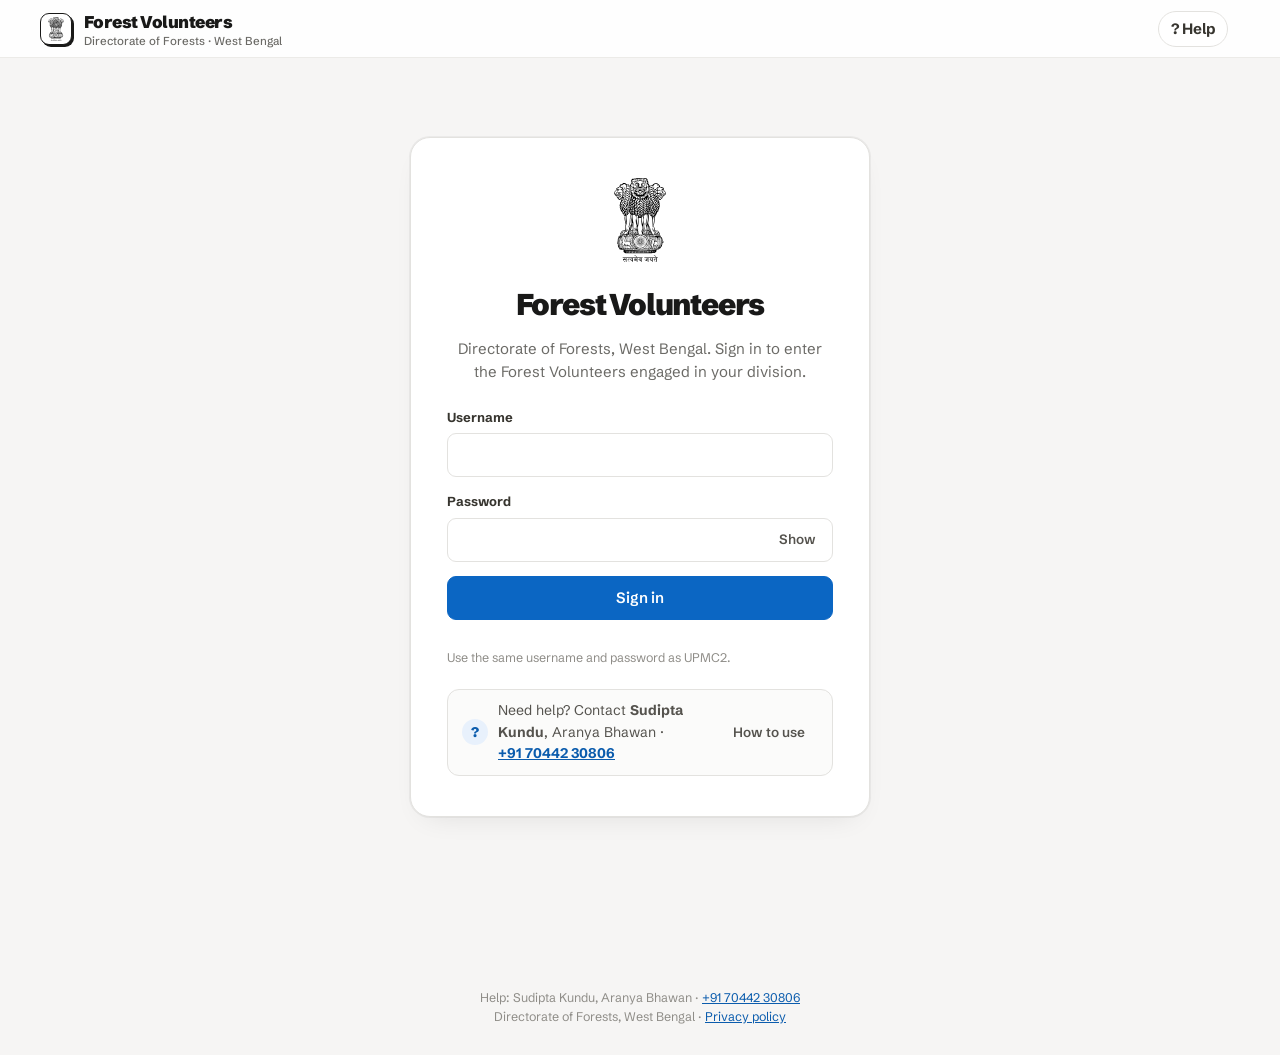
==== docs/index.html @ 4f0c18ba "Count a volunteer as added only when all details are filled; show added and details missing Co-Autho" ====
<!doctype html>
<html lang="en">
<head>
<meta charset="utf-8">
<meta name="viewport" content="width=device-width, initial-scale=1">
<title>Forest Volunteers · Directorate of Forests</title>
<meta name="description" content="Directorate of Forests, West Bengal · list of Forest Volunteers engaged in each division">
<link rel="icon" href="assets/emblem.svg">
<link rel="preconnect" href="https://fonts.googleapis.com">
<link rel="preconnect" href="https://fonts.gstatic.com" crossorigin>
<link href="https://fonts.googleapis.com/css2?family=Schibsted+Grotesk:wght@400..900&display=swap" rel="stylesheet">
<link rel="stylesheet" href="css/app.css?v=20261028g">
<link rel="stylesheet" href="css/fv.css?v=20261028g">
</head>
<body>
<header class="topbar"><div class="in">
  <a href="#/" class="mark" aria-label="Home"><img src="assets/emblem.svg" alt=""></a>
  <div class="brand">Forest Volunteers<small>Directorate of Forests · West Bengal</small></div>
  <span id="demoFlag" class="demo-flag hidden">Demo data</span>
  <span class="sp"></span>
  <button class="help-btn" data-help aria-label="Help">? <span class="hide-sm">Help</span></button>
  <div id="who" class="who"></div>
</div></header>

<main id="app" aria-live="polite"></main>

<footer style="text-align:center;padding:0 16px 28px;font-size:12.5px;color:var(--text-faint)">Help: Sudipta Kundu, Aranya Bhawan · <a href="tel:+917044230806">+91 70442 30806</a><br>Directorate of Forests, West Bengal · <a href="privacy.html">Privacy policy</a></footer>

<div id="toast" class="toast" role="status"></div>

<script src="js/config.js?v=20261028g" defer></script>
<script src="js/demo.js?v=20261028g" defer></script>
<script src="js/api.js?v=20261028g" defer></script>
<script src="js/app.js?v=20261028g" defer></script>
</body>
</html>
---- docs/css/app.css ----
/* UPMC2 — built on the Acads-Notion design system tokens */
:root {
  --ink: #191918; --ink-soft: #2a2926; --text-strong: #37352f; --text-body: #55534e; --text-subtle: #6b6a66; --text-faint: #8f8d88;
  --surface: #ffffff; --surface-inset: #fbfbfa; --surface-sidebar: #f8f8f7; --surface-muted: #f6f5f4; --surface-hover: #f3f2f0; --surface-sunken: #f1f0ee;
  --track: #efeeec; --line: #ecebe8; --border: #e3e2df; --border-strong: #c9c7c2; --border-hover: #9d9b96;
  --primary: #0b66c3; --primary-hover: #0a579f; --on-primary: #ffffff; --primary-soft: #e8f1fc; --primary-soft-hover: #d8e8fa;
  --link: #0b5cad; --link-hover: #08467f;
  --prelims-soft: #dff3e2; --prelims: #2f9e44; --prelims-ink: #1d6b31; --prelims-tint: #eef8f0;
  --mains-soft: #dfeafb; --mains: #2f6fdb; --mains-ink: #1f4f9e;
  --optional-soft: #fcebd9; --optional: #d9731a; --optional-ink: #8a4510; --optional-tint: #fdf1e5; --optional-edge: #f3d2b3;
  --ifos-soft: #dcefea; --ifos: #1f8a70; --ifos-ink: #155e4d;
  --interview-soft: #efe6fb; --interview: #7c4ddb; --interview-ink: #51308f; --interview-tint: #f3edfc;
  --danger: #c2410c; --danger-ink: #9a3412;
  --radius-4: 4px; --radius-7: 7px; --radius-9: 9px; --radius-12: 12px; --radius-14: 14px; --radius-16: 16px; --radius-20: 20px; --radius-pill: 999px;
  --shadow-offset-sm: 2px 2px 0 #191918;
  --shadow-ring: 0 0 0 1px rgba(25,25,24,0.05);
  --shadow-card: 0 0 0 1px rgba(25,25,24,0.05), 0 12px 30px -16px rgba(25,25,24,0.12);
  --shadow-window: 0 30px 80px -20px rgba(25,25,24,0.18), 0 8px 20px -8px rgba(25,25,24,0.08), 0 1px 2px rgba(25,25,24,0.05);
  --tap: 44px; --container: 1240px; --header-h: 58px;
  --ease: cubic-bezier(.2,.8,.2,1);
  --sans: "Schibsted Grotesk", "Helvetica Neue", Helvetica, sans-serif;
}
* { box-sizing: border-box; }
html { -webkit-text-size-adjust: 100%; }
body { margin: 0; font-family: var(--sans); font-size: 15px; line-height: 1.55; color: var(--text-body); background: var(--surface-muted); }
button, input, select, textarea { font: inherit; color: inherit; }
a { color: var(--link); }
a:hover { color: var(--link-hover); }
:focus-visible { outline: 2px solid var(--primary); outline-offset: 2px; }
h1, h2, h3, h4 { color: var(--ink); margin: 0; letter-spacing: -0.02em; }
.num { font-variant-numeric: tabular-nums; }
.muted { color: var(--text-subtle); }
.faint { color: var(--text-faint); font-size: 12.5px; }
.hidden { display: none !important; }

/* ---------- header ---------- */
.topbar { position: sticky; top: 0; z-index: 20; height: var(--header-h); background: rgba(255,255,255,0.88); backdrop-filter: saturate(1.4) blur(10px);
  border-bottom: 1px solid var(--line); }
.topbar .in { max-width: var(--container); margin: 0 auto; height: 100%; padding: 0 20px; display: flex; align-items: center; gap: 12px; }
.mark { width: 32px; height: 32px; border-radius: var(--radius-9); border: 1.5px solid var(--ink); box-shadow: var(--shadow-offset-sm);
  background: #fff; display: grid; place-items: center; overflow: hidden; }
.mark img { height: 24px; }
.brand { font-weight: 900; color: var(--ink); letter-spacing: -0.03em; font-size: 17px; }
.brand small { display: block; font-weight: 500; font-size: 11.5px; color: var(--text-subtle); letter-spacing: 0; line-height: 1.1; }
.topbar .sp { flex: 1; }
.who { display: flex; align-items: center; gap: 8px; font-size: 13px; color: var(--text-subtle); position: relative; }
.menu-btn { display: flex; align-items: center; gap: 8px; border: 1px solid var(--border); background: var(--surface); border-radius: var(--radius-pill);
  padding: 3px 12px 3px 3px; min-height: 38px; cursor: pointer; font-weight: 600; color: var(--text-strong); }
.menu-btn:hover { border-color: var(--border-hover); }
.menu { position: absolute; right: 0; top: calc(100% + 8px); background: var(--surface); border: 1px solid var(--border); border-radius: var(--radius-12);
  box-shadow: var(--shadow-card); min-width: 220px; padding: 6px; z-index: 30; display: grid; }
.menu-who { padding: 8px 10px 10px; border-bottom: 1px solid var(--line); margin-bottom: 4px; display: grid; }
.menu-who b { color: var(--ink); } .menu-who span { font-size: 12px; color: var(--text-subtle); word-break: break-all; }
.menu a, .menu button { text-align: left; border: 0; background: none; padding: 10px; border-radius: var(--radius-7); font-weight: 600; color: var(--text-strong);
  text-decoration: none; cursor: pointer; min-height: 40px; font-size: 14px; }
.menu a:hover, .menu button:hover { background: var(--surface-hover); }
.who .av { width: 30px; height: 30px; border-radius: 50%; background: var(--surface-sunken); color: var(--ink); display: grid; place-items: center; font-weight: 700; font-size: 12px; }
.demo-flag { font-size: 12px; font-weight: 700; color: var(--optional-ink); background: var(--optional-tint); border: 1px solid var(--optional-edge); padding: 3px 9px; border-radius: var(--radius-pill); }

main { max-width: var(--container); margin: 0 auto; padding: 28px 20px 120px; }

/* ---------- buttons ---------- */
.btn { min-height: var(--tap); padding: 0 18px; border-radius: var(--radius-9); border: 1px solid var(--border); background: var(--surface);
  color: var(--ink); font-weight: 600; font-size: 15px; display: inline-flex; align-items: center; justify-content: center; gap: 8px; cursor: pointer;
  transition: background .2s, border-color .2s, transform .1s; text-decoration: none; white-space: nowrap; }
.btn:hover { border-color: var(--border-hover); background: var(--surface-inset); }
.btn:active { transform: translateY(1px); }
.btn:disabled { opacity: .5; cursor: default; }
.btn.primary { background: var(--primary); border-color: var(--primary); color: var(--on-primary); }
.btn.primary:hover { background: var(--primary-hover); }
.btn.soft { background: var(--primary-soft); border-color: transparent; color: var(--link); }
.btn.soft:hover { background: var(--primary-soft-hover); }
.btn.good { background: var(--prelims-ink); border-color: var(--prelims-ink); color: #fff; }
.btn.good:hover { background: #175a29; }
.btn.ghost { border-color: transparent; background: transparent; color: var(--text-body); }
.btn.ghost:hover { background: var(--surface-hover); }
.btn.sm { min-height: 36px; padding: 0 12px; font-size: 13.5px; }
.btn svg { width: 18px; height: 18px; stroke: currentColor; fill: none; stroke-width: 2; stroke-linecap: round; stroke-linejoin: round; }

/* ---------- page heads ---------- */
.crumbs { display: flex; gap: 6px; align-items: center; font-size: 13.5px; color: var(--text-subtle); margin-bottom: 10px; flex-wrap: wrap; }
.crumbs a { text-decoration: none; color: var(--link); font-weight: 600; }
.crumbs .sep { color: var(--text-faint); }
.page-title { font-size: clamp(28px, 4vw, 40px); font-weight: 900; letter-spacing: -0.04em; line-height: 1.08; }
.page-sub { margin: 8px 0 0; font-size: 16px; max-width: 580px; }
.head { display: flex; align-items: flex-end; gap: 16px; flex-wrap: wrap; margin-bottom: 24px; }
.head .sp { flex: 1; }

/* ---------- sign in ---------- */
.signin { min-height: calc(100vh - var(--header-h) - 60px); display: grid; place-items: center; }
.signin .card { background: var(--surface); border: 1px solid var(--border); border-radius: var(--radius-20); box-shadow: var(--shadow-card);
  padding: 40px 36px; max-width: 460px; width: 100%; text-align: center; }
.signin img.emb { height: 84px; margin-bottom: 14px; }
.signin h1 { font-size: 30px; font-weight: 900; letter-spacing: -0.04em; }
.signin p { margin: 8px 0 24px; }
.signin .gbtn { display: flex; justify-content: center; min-height: 44px; }
.signin .or { margin: 18px 0 12px; font-size: 12.5px; color: var(--text-faint); }

/* ---------- tiles (circles / divisions) ---------- */
.tiles { display: grid; grid-template-columns: repeat(auto-fill, minmax(230px, 1fr)); gap: 16px; }
.tile { background: var(--surface); border: 1px solid var(--border); border-radius: var(--radius-14); padding: 18px; cursor: pointer; text-align: left;
  display: flex; align-items: center; gap: 14px; min-height: 92px; transition: border-color .2s, box-shadow .2s, transform .2s; animation: up .45s var(--ease) both; }
.tile:hover { border-color: var(--border-hover); box-shadow: var(--shadow-card); transform: translateY(-1px); }
.tile .t { flex: 1; min-width: 0; }
.tile b { display: block; color: var(--ink); font-size: 18px; font-weight: 800; letter-spacing: -0.02em; line-height: 1.2; }
.tile span { font-size: 13px; color: var(--text-subtle); }
.tile.empty { opacity: .55; }
.ring { --p: 0; width: 52px; height: 52px; border-radius: 50%; flex: none; display: grid; place-items: center;
  background: conic-gradient(var(--prelims) calc(var(--p) * 1%), var(--track) 0); }
.ring i { width: 40px; height: 40px; border-radius: 50%; background: var(--surface); display: grid; place-items: center; font-style: normal;
  font-size: 12px; font-weight: 700; color: var(--prelims-ink); font-variant-numeric: tabular-nums; }

/* ---------- division page ---------- */
.progress { background: var(--surface); border: 1px solid var(--border); border-radius: var(--radius-14); padding: 16px 18px; display: flex; gap: 20px; align-items: center; flex-wrap: wrap; margin-bottom: 16px; }
.progress .bar { flex: 1; min-width: 200px; height: 10px; background: var(--track); border-radius: var(--radius-pill); overflow: hidden; display: flex; }
.progress .bar i { display: block; height: 100%; transition: width .5s var(--ease); }
.progress .bar i.v { background: var(--prelims); } .progress .bar i.p { background: var(--interview); } .progress .bar i.h { background: #8fd19e; }
.progress .big { font-size: 26px; font-weight: 800; color: var(--ink); letter-spacing: -0.03em; font-variant-numeric: tabular-nums; }
.legend { display: flex; gap: 14px; flex-wrap: wrap; font-size: 13px; }
.legend span::before { content: ""; display: inline-block; width: 8px; height: 8px; border-radius: 50%; margin-right: 6px; vertical-align: 1px; background: var(--c); }

.toolbar { display: flex; gap: 10px; flex-wrap: wrap; align-items: center; margin-bottom: 18px; }
.chips { display: flex; gap: 6px; flex-wrap: wrap; }
.chip { min-height: 38px; padding: 0 14px; border-radius: var(--radius-pill); border: 1px solid var(--border); background: var(--surface); cursor: pointer; font-weight: 600; font-size: 13.5px; color: var(--text-strong); }
.chip:hover { border-color: var(--border-hover); }
.chip.on { background: var(--ink); border-color: var(--ink); color: #fff; }
.chip .n { margin-left: 6px; font-weight: 500; opacity: .7; font-variant-numeric: tabular-nums; }
.search { position: relative; margin-left: auto; }
.search input { min-height: 40px; width: 260px; border: 1px solid var(--border); border-radius: var(--radius-pill); padding: 0 14px 0 38px; background: var(--surface); }
.search svg { position: absolute; left: 13px; top: 11px; width: 18px; height: 18px; stroke: var(--text-subtle); fill: none; stroke-width: 2; stroke-linecap: round; }

.group-h { display: flex; align-items: baseline; gap: 10px; margin: 26px 0 12px; }
.group-h h3 { font-size: 18px; font-weight: 800; }
.group-h span { font-size: 13px; color: var(--text-subtle); }
.cards { display: grid; grid-template-columns: repeat(auto-fill, minmax(260px, 1fr)); gap: 14px; }
.ocard { background: var(--surface); border: 1px solid var(--border); border-radius: var(--radius-14); padding: 16px; cursor: pointer; text-align: left;
  display: flex; flex-direction: column; gap: 12px; position: relative; transition: border-color .2s, box-shadow .2s, transform .2s; animation: up .45s var(--ease) both; }
.ocard:hover { border-color: var(--border-hover); box-shadow: var(--shadow-card); transform: translateY(-1px); }
.ocard .top { display: flex; gap: 12px; align-items: center; padding-right: 40px; }
.ocard .dl { position: absolute; top: 12px; right: 12px; width: 38px; height: 38px; border-radius: var(--radius-9); border: 1px solid var(--border);
  background: var(--surface); display: grid; place-items: center; cursor: pointer; color: var(--text-body); transition: background .2s, border-color .2s, color .2s; }
.ocard .dl:hover { background: var(--primary-soft); border-color: transparent; color: var(--link); }
.ocard .dl svg { width: 18px; height: 18px; stroke: currentColor; fill: none; stroke-width: 2; stroke-linecap: round; stroke-linejoin: round; }
.initials { width: 46px; height: 46px; border-radius: 50%; flex: none; display: grid; place-items: center; font-weight: 800; font-size: 16px; letter-spacing: -0.02em; }
.initials.FR { background: var(--mains-soft); color: var(--mains-ink); }
.initials.DFR { background: var(--ifos-soft); color: var(--ifos-ink); }
.initials.FG { background: var(--surface-sunken); color: var(--ink); }
.ocard .nm { color: var(--ink); font-weight: 800; font-size: 16px; line-height: 1.25; letter-spacing: -0.015em; }
.ocard .id { font-size: 13px; color: var(--text-subtle); font-variant-numeric: tabular-nums; }
.ocard .meta { font-size: 13px; color: var(--text-body); min-height: 20px; }
.ocard .foot { display: flex; gap: 6px; flex-wrap: wrap; align-items: center; }
.ocard.flash { animation: flash 1.4s var(--ease); }
.ocard.next { box-shadow: 0 0 0 2px var(--primary); }

.pill { display: inline-flex; align-items: center; gap: 6px; padding: 3px 10px; border-radius: var(--radius-pill); font-size: 12.5px; font-weight: 700; white-space: nowrap; }
.pill::before { content: ""; width: 7px; height: 7px; border-radius: 50%; background: currentColor; }
.pill.verified { background: var(--prelims-soft); color: var(--prelims-ink); }
.pill.partial { background: var(--mains-soft); color: var(--mains-ink); }
.pill.pending { background: var(--interview-soft); color: var(--interview-ink); }
.pill.unverified { background: var(--surface-sunken); color: var(--text-subtle); }
.pill.attn { background: var(--optional-tint); color: var(--optional-ink); }
.tag { display: inline-block; padding: 2px 7px; border-radius: var(--radius-4); font-size: 11.5px; font-weight: 700; background: var(--surface-sunken); color: var(--text-strong); }

.empty-state { text-align: center; padding: 56px 20px; color: var(--text-subtle); background: var(--surface); border: 1px dashed var(--border-strong); border-radius: var(--radius-14); }
.empty-state b { display: block; color: var(--ink); font-size: 17px; margin-bottom: 4px; }

/* ---------- profile dialog ---------- */
.scrim { position: fixed; inset: 0; background: rgba(25,25,24,.38); z-index: 40; display: flex; align-items: flex-start; justify-content: center;
  padding: 28px 16px; overflow: auto; opacity: 0; transition: opacity .25s; }
.scrim.on { opacity: 1; }
.dialog { background: var(--surface); border-radius: var(--radius-20); box-shadow: var(--shadow-window); width: 100%; max-width: 860px; overflow: hidden;
  display: flex; flex-direction: column; max-height: calc(100vh - 56px);
  transform: translateY(16px) scale(.98); transition: transform .3s var(--ease); }
.scrim.on .dialog { transform: none; }
.dialog .dhead { padding: 24px 26px 18px; display: flex; gap: 16px; align-items: flex-start; border-bottom: 1px solid var(--line); }
.dialog .dhead .initials { width: 64px; height: 64px; font-size: 22px; }
.dialog .dhead h2 { font-size: 26px; font-weight: 900; letter-spacing: -0.035em; line-height: 1.1; }
.dialog .dhead .sub { margin-top: 6px; font-size: 14px; color: var(--text-subtle); }
.dialog .dhead .sub b { color: var(--text-strong); }
.dialog .dhead .pills { margin-top: 10px; display: flex; gap: 6px; flex-wrap: wrap; }
.dialog .x { margin-left: auto; width: 40px; height: 40px; border-radius: var(--radius-9); border: 1px solid var(--border); background: var(--surface); cursor: pointer; font-size: 20px; color: var(--text-body); flex: none; }
.dialog .dbody { padding: 6px 26px 24px; overflow: auto; flex: 1; overscroll-behavior: contain; }
.summary { display: grid; grid-template-columns: repeat(4, 1fr); gap: 10px; margin: 18px 0 6px; }
.summary div { background: var(--surface-muted); border-radius: var(--radius-12); padding: 12px 14px; }
.summary b { display: block; font-size: 22px; font-weight: 800; color: var(--ink); letter-spacing: -0.03em; font-variant-numeric: tabular-nums; }
.summary span { font-size: 12.5px; color: var(--text-subtle); }
.summary .warn { background: var(--optional-tint); } .summary .warn b { color: var(--optional-ink); }
.notice { margin-top: 14px; padding: 12px 14px; border-radius: var(--radius-12); font-size: 14px; }
.notice.attn { background: var(--optional-tint); color: var(--optional-ink); border: 1px solid var(--optional-edge); }
.notice.pend { background: var(--interview-tint); color: var(--interview-ink); }
.notice.info { background: var(--primary-soft); color: var(--link); }
.sec { margin-top: 22px; }
.sec-h { display: flex; flex-wrap: wrap; align-items: center; gap: 8px; min-height: 40px; padding-bottom: 6px; border-bottom: 1px solid var(--line); margin-bottom: 4px; }
.sec-h h3 { font-size: 15px; font-weight: 800; color: var(--ink); margin: 0; letter-spacing: -0.01em; }
.sec-h .sp { flex: 1; }
.sec-edit { color: var(--link); }
.sec-edit:hover { background: var(--primary-soft); }
.editing-tag { font-size: 12.5px; font-weight: 700; color: var(--link); background: var(--primary-soft); padding: 4px 10px; border-radius: var(--radius-pill); }
.done-tag { display: inline-flex; align-items: center; gap: 4px; font-size: 12px; font-weight: 700; color: var(--prelims-ink); background: var(--prelims-soft); padding: 3px 9px; border-radius: var(--radius-pill); }
.done-tag svg { width: 13px; height: 13px; }
.btn.sec-ver { border-color: var(--prelims); color: var(--prelims-ink); background: var(--surface); }
.btn.sec-ver:hover { background: var(--prelims-tint); }
.vmenu-wrap { position: relative; }
.vmenu { position: absolute; right: 0; bottom: calc(100% + 8px); width: min(400px, calc(100vw - 32px)); background: var(--surface); border: 1px solid var(--border); border-radius: var(--radius-12);
  box-shadow: 0 10px 30px rgba(25,25,24,.14); padding: 6px; z-index: 5; }
.vmenu[hidden] { display: none; }
.vmenu button { display: flex; gap: 12px; align-items: flex-start; width: 100%; text-align: left; background: none; border: 0; border-radius: var(--radius-9); padding: 10px 12px; cursor: pointer; font: inherit; color: var(--ink); }
.vmenu button:hover:not(:disabled) { background: var(--surface-sunken); }
.vmenu button:disabled { opacity: .55; cursor: default; }
.vmenu b { display: block; font-size: 14px; } .vmenu small { display: block; font-size: 12.5px; color: var(--text-subtle); margin-top: 2px; line-height: 1.4; }
.vmenu .vi { flex: none; width: 22px; height: 22px; display: grid; place-items: center; margin-top: 1px; }
.vmenu .vi .tick { margin: 0; width: 22px; height: 22px; }
.vmenu .vi svg { width: 20px; height: 20px; }
.caret { font-size: 11px; margin-left: 2px; }
.urgent-tag { font-size: 12px; font-weight: 700; color: var(--optional-ink); background: var(--optional-soft); padding: 3px 9px; border-radius: var(--radius-pill); }
.sec.urgent { background: var(--surface-inset); border: 1.5px solid var(--optional-edge); border-radius: var(--radius-14); padding: 6px 16px 10px; margin-top: 18px; }
.sec.urgent .sec-h { border-bottom-color: var(--optional-edge); }
.sec.urgent .summary { margin-top: 12px; }
.sec.urgent .notice { margin-top: 12px; }
.sec.editing { box-shadow: 0 0 0 3px var(--primary-soft); }
.sec.urgent.editing { border-color: var(--primary); }
.tick { width: 20px; height: 20px; color: var(--mains); vertical-align: -3px; margin-left: 5px; flex: none; }
.dialog .dhead h2 .tick { width: 24px; height: 24px; vertical-align: -3px; }
.bio { display: grid; grid-template-columns: 1fr 1fr; column-gap: 26px; }
.bio .row { display: grid; grid-template-columns: 170px 1fr; gap: 10px; padding: 9px 0; border-bottom: 1px solid var(--line); align-items: center; min-height: 44px; }
.bio .row.full { grid-column: 1 / -1; grid-template-columns: 170px 1fr; }
.bio .k { font-size: 13px; color: var(--text-subtle); }
.bio .v { font-size: 14.5px; color: var(--ink); font-weight: 600; word-break: break-word; }
.bio .v.empty { color: var(--text-faint); font-weight: 400; font-style: italic; }
.bio .v .was { display: block; font-size: 12px; font-weight: 500; color: var(--text-faint); text-decoration: line-through; }
.bio .v .pa { display: block; font-size: 12px; font-weight: 600; color: var(--interview-ink); margin-top: 2px; }
.bio input, .bio select, .bio textarea { width: 100%; min-height: var(--tap); border: 1.5px solid var(--border); border-radius: var(--radius-9); padding: 0 12px; background: var(--surface); font-size: 15px; color: var(--ink); }
.bio textarea { padding: 10px 12px; min-height: 80px; resize: vertical; }
.bio input:focus, .bio select:focus, .bio textarea:focus { border-color: var(--primary); outline: none; box-shadow: 0 0 0 3px var(--primary-soft); }
.bio .row.chg input, .bio .row.chg select, .bio .row.chg textarea { background: #fffbea; border-color: #e9c46a; }
.dfoot { flex: none; background: var(--surface); border-top: 1px solid var(--line); padding: 14px 26px; display: flex; gap: 10px; flex-wrap: wrap; align-items: center; }
.dfoot .sp { flex: 1; }
.dfoot .ask { font-weight: 700; color: var(--ink); font-size: 15px; }

/* ---------- toast & overlay ---------- */
.toast { position: fixed; left: 50%; bottom: 24px; transform: translate(-50%, 160%); background: var(--ink); color: #fff; padding: 12px 18px; border-radius: var(--radius-12);
  z-index: 60; transition: transform .35s var(--ease), opacity .35s; font-weight: 600; max-width: calc(100vw - 32px); box-shadow: var(--shadow-window); opacity: 0; pointer-events: none; }
.toast.on { transform: translate(-50%, 0); opacity: 1; }
.toast.err { background: var(--danger-ink); }
.busy { position: fixed; inset: 0; z-index: 70; background: rgba(255,255,255,.75); display: grid; place-items: center; }
.busy .box { background: var(--surface); border: 1px solid var(--border); border-radius: var(--radius-16); padding: 8px 26px 22px; box-shadow: var(--shadow-card); width: min(420px, calc(100vw - 32px)); text-align: center; }
.busy .box .loader { margin: 0; padding: 18px 0 6px; border: 0; background: none; }
.busy .box b { color: var(--ink); display: block; margin-bottom: 10px; }
.busy .track { height: 8px; background: var(--track); border-radius: var(--radius-pill); overflow: hidden; }
.busy .track i { display: block; height: 100%; width: 0; background: var(--primary); transition: width .2s; }
.spinner { width: 28px; height: 28px; border: 3px solid var(--track); border-top-color: var(--primary); border-radius: 50%; animation: spin .8s linear infinite; margin: 0 auto 10px; }
.skeleton { height: 92px; border-radius: var(--radius-14); background: linear-gradient(90deg, var(--surface-sunken), var(--surface-inset), var(--surface-sunken)); background-size: 200% 100%; animation: sh 1.2s infinite; }

/* ---------- forms (operator profile) ---------- */
.form { display: grid; gap: 14px; margin-top: 18px; text-align: left; }
.form label { font-size: 13px; font-weight: 700; color: var(--text-strong); display: grid; gap: 6px; }
.form input { min-height: var(--tap); border: 1.5px solid var(--border); border-radius: var(--radius-9); padding: 0 12px; font-size: 15px; }
.form .pw { position: relative; display: block; }
.form .pw input { width: 100%; padding-right: 70px; }
.form .pw .btn { position: absolute; right: 4px; top: 4px; }
.form input:focus { border-color: var(--primary); outline: none; box-shadow: 0 0 0 3px var(--primary-soft); }

/* ---------- admin ---------- */
.kpis { display: grid; grid-template-columns: repeat(auto-fit, minmax(170px, 1fr)); gap: 12px; margin-bottom: 18px; }
.kpi { background: var(--surface); border: 1px solid var(--border); border-radius: var(--radius-14); padding: 14px 16px; }
.kpi span { font-size: 12.5px; color: var(--text-subtle); font-weight: 600; }
.kpi b { display: block; font-size: 28px; font-weight: 900; letter-spacing: -0.04em; color: var(--ink); font-variant-numeric: tabular-nums; }
.subm { background: var(--surface); border: 1px solid var(--border); border-radius: var(--radius-14); margin-bottom: 12px; overflow: hidden; }
.subm .sh { display: flex; gap: 12px; align-items: center; padding: 12px 16px; border-bottom: 1px solid var(--line); flex-wrap: wrap; background: var(--surface-inset); }
.subm table { width: 100%; border-collapse: collapse; font-size: 14px; }
.subm td, .subm th { padding: 10px 16px; border-top: 1px solid var(--line); text-align: left; vertical-align: top; }
.subm th { font-size: 12px; color: var(--text-subtle); font-weight: 700; background: var(--surface); }
.old { color: var(--danger-ink); text-decoration: line-through; } .new { color: var(--prelims-ink); font-weight: 700; }
.conflict { color: var(--danger-ink); font-size: 12.5px; font-weight: 600; margin-top: 4px; }
input[type=checkbox] { width: 18px; height: 18px; accent-color: var(--primary); }

@keyframes up { from { opacity: 0; transform: translateY(8px); } to { opacity: 1; transform: none; } }
@keyframes flash { 0% { box-shadow: 0 0 0 3px var(--prelims); } 100% { box-shadow: 0 0 0 0 transparent; } }
@keyframes spin { to { transform: rotate(360deg); } }
@keyframes sh { to { background-position: -200% 0; } }
@media (prefers-reduced-motion: reduce) { *, *::before, *::after { animation: none !important; transition: none !important; } }

@media (max-width: 720px) {
  main { padding: 18px 14px 120px; }
  .search { margin-left: 0; width: 100%; } .search input { width: 100%; }
  .bio { grid-template-columns: 1fr; } .bio .row, .bio .row.full { grid-template-columns: 1fr; gap: 4px; }
  .summary { grid-template-columns: 1fr 1fr; }
  .scrim { padding: 0; } .dialog { border-radius: 0; height: 100vh; max-height: 100vh; }
  .dfoot .btn { flex: 1; } .dfoot .vmenu-wrap { flex: 1; } .dfoot .vmenu-wrap > .btn { width: 100%; }
  .brand small { display: none; }
  .topbar .in { padding: 0 12px; gap: 8px; }
  .menu-btn { padding: 3px 8px 3px 3px; }
  .demo-flag { font-size: 11px; padding: 2px 7px; }
  .head .btn { width: 100%; }
}

@media (max-width: 720px) { .hide-sm { display: none !important; } .sec-h .sec-ver { order: 9; flex: 1 0 100%; justify-content: center; } }

/* ---------- loading animation ---------- */
.loader { text-align: center; padding: 30px 20px 26px; margin-bottom: 18px; background: var(--surface); border: 1px solid var(--border); border-radius: var(--radius-16);
  animation: up .45s var(--ease) both; }
.loader .tree { width: 74px; height: 74px; display: block; margin: 0 auto 10px; overflow: visible; }
.loader .tree path { fill: none; stroke-width: 2.4; stroke-linecap: round; stroke-linejoin: round; }
.loader .canopy { stroke: var(--prelims); fill: var(--prelims-tint) !important; stroke-dasharray: 150; stroke-dashoffset: 150;
  animation: draw 2.8s var(--ease) infinite, sway 2.8s ease-in-out infinite; transform-origin: 32px 49px; }
.loader .trunk { stroke: var(--ink); stroke-dasharray: 60; stroke-dashoffset: 60; animation: draw 2.8s var(--ease) infinite; }
.loader .ground { stroke: var(--border-strong); }
.loader .ld-title { display: block; color: var(--ink); font-size: 17px; font-weight: 800; letter-spacing: -0.015em; }
.loader .ld-step { margin: 10px 0 0; font-size: 14px; color: var(--text-body); min-height: 22px; transition: opacity .22s, transform .22s; }
.loader .ld-tip { margin: 14px auto 0; max-width: 460px; font-size: 13px; color: var(--interview-ink); background: var(--interview-tint); padding: 8px 12px;
  border-radius: var(--radius-9); transition: opacity .22s, transform .22s; }
.loader .ld-slow { margin: 10px 0 0; min-height: 18px; }
.loader .out { opacity: 0; transform: translateY(4px); }
.ibar { position: relative; height: 6px; max-width: 260px; margin: 14px auto 0; background: var(--track); border-radius: var(--radius-pill); overflow: hidden; }
.ibar i { position: absolute; top: 0; bottom: 0; width: 40%; border-radius: inherit; background: linear-gradient(90deg, var(--prelims), var(--primary)); animation: slide 1.4s ease-in-out infinite; }
@keyframes draw { 0% { stroke-dashoffset: var(--len, 150); } 45%, 75% { stroke-dashoffset: 0; } 100% { stroke-dashoffset: calc(var(--len, 150) * -1); } }
@keyframes sway { 0%, 100% { transform: rotate(0deg); } 50% { transform: rotate(2.5deg); } }
@keyframes slide { 0% { left: -40%; } 100% { left: 100%; } }
.loader .trunk { --len: 60; }
@media (prefers-reduced-motion: reduce) { .loader .canopy, .loader .trunk { stroke-dashoffset: 0; } }

/* ---------- admin dashboard ---------- */
.dash .head { margin-bottom: 18px; }
.dash-actions { display: flex; gap: 8px; flex-wrap: wrap; }
.ctabs { display: grid; grid-template-columns: repeat(3, 1fr); gap: 10px; margin-bottom: 16px; }
.ctab { display: flex; gap: 12px; align-items: center; text-align: left; padding: 12px 14px; border: 1.5px solid var(--border); border-radius: var(--radius-14);
  background: var(--surface); cursor: pointer; transition: border-color .2s, box-shadow .2s; }
.ctab:hover { border-color: var(--border-hover); }
.ctab.on { border-color: var(--ink); box-shadow: var(--shadow-offset-sm); }
.ctab b { display: block; color: var(--ink); font-size: 15px; } .ctab small { color: var(--text-subtle); font-size: 12.5px; }
.ring.sm { width: 42px; height: 42px; } .ring.sm i { width: 32px; height: 32px; font-size: 10.5px; }
.kpis.dk { display: grid; grid-template-columns: repeat(8, 1fr); gap: 10px; margin-bottom: 16px; }
.dkpi { text-align: left; cursor: pointer; display: flex; flex-direction: column; gap: 2px; transition: border-color .2s, box-shadow .2s, transform .15s; position: relative; overflow: hidden; }
.dkpi:hover { border-color: var(--border-hover); transform: translateY(-1px); }
.dkpi.on { border-color: var(--ink); box-shadow: 0 0 0 1px var(--ink); }
.dkpi span { font-size: 12px; } .dkpi b { font-size: 26px; line-height: 1.15; } .dkpi small { font-size: 11.5px; color: var(--text-subtle); }
.dkpi .kbar { display: block; height: 4px; background: var(--track); border-radius: var(--radius-pill); margin-top: 8px; overflow: hidden; }
.dkpi .kbar em { display: block; height: 100%; border-radius: inherit; background: var(--ink); transition: width .5s var(--ease); }
.dkpi.good b { color: var(--prelims-ink); } .dkpi.good .kbar em { background: var(--prelims); }
.dkpi.blue b { color: var(--mains-ink); } .dkpi.blue .kbar em { background: var(--mains); }
.dkpi.violet b { color: var(--interview-ink); } .dkpi.violet .kbar em { background: var(--interview); }
.dkpi.muted b { color: var(--text-strong); } .dkpi.muted .kbar em { background: var(--border-strong); }
.dkpi.hot b { color: #c4320a; } .dkpi.hot .kbar em { background: #c4320a; }
.dkpi.warn b, .dkpi.warn2 b { color: var(--optional-ink); } .dkpi.warn .kbar em, .dkpi.warn2 .kbar em { background: var(--optional); }
.charts { display: grid; grid-template-columns: 1.2fr 1fr 0.8fr 1.2fr; gap: 12px; margin-bottom: 16px; }
.chart { background: var(--surface); border: 1px solid var(--border); border-radius: var(--radius-14); padding: 14px 16px; min-width: 0; }
.chart h3 { font-size: 14px; font-weight: 800; margin-bottom: 8px; }
.chart-h { display: flex; align-items: center; gap: 8px; margin-bottom: 8px; } .chart-h h3 { margin: 0; flex: 1; min-width: 0; }
.seg { display: inline-flex; background: var(--surface-sunken); border-radius: var(--radius-pill); padding: 2px; flex: none; }
.seg button { border: 0; background: none; font: inherit; font-size: 12px; font-weight: 700; color: var(--text-subtle); padding: 3px 10px; border-radius: var(--radius-pill); cursor: pointer; }
.seg button.on { background: var(--surface); color: var(--ink); box-shadow: 0 1px 2px rgba(25,25,24,.12); }
.dsort { font: inherit; font-size: 12px; padding: 3px 8px; border: 1px solid var(--border); border-radius: var(--radius-7); background: var(--surface); color: var(--ink); margin-bottom: 6px; }
.dvlist { max-height: 300px; overflow-y: auto; margin: 0 -6px; padding: 0 6px; }
.hrow.dv { grid-template-columns: 120px 1fr auto; }
.hrow.dv .hl b { display: block; overflow: hidden; text-overflow: ellipsis; font-weight: 700; } .hrow.dv .hl small { display: block; font-size: 11px; font-weight: 500; color: var(--text-subtle); overflow: hidden; text-overflow: ellipsis; }
.dvcount { font-size: 12px; margin: 6px 0 0; }
.legend-s { display: flex; gap: 10px; font-size: 11.5px; color: var(--text-subtle); margin-bottom: 8px; flex-wrap: wrap; }
.legend-s span::before { content: ""; display: inline-block; width: 8px; height: 8px; border-radius: 2px; margin-right: 5px; vertical-align: 0; }
.legend-s .lv::before { background: var(--prelims); } .legend-s .lh2::before { background: #8fd19e; } .legend-s .lp::before { background: var(--interview); } .legend-s .lu::before { background: var(--border-strong); }
.legend-s .lu2::before { background: var(--text-faint); } .legend-s .lh::before { background: #c4320a; }
.hrow, .arow { display: grid; grid-template-columns: 96px 1fr auto; gap: 8px; align-items: center; width: 100%; border: 0; background: none; padding: 4px 6px;
  border-radius: var(--radius-7); cursor: pointer; text-align: left; font-size: 12.5px; color: var(--text-strong); }
.hrow:hover, .arow:hover { background: var(--surface-hover); } .hrow.on, .arow.on { background: var(--primary-soft); }
.hl { overflow: hidden; text-overflow: ellipsis; white-space: nowrap; font-weight: 600; }
.hb { height: 12px; display: block; }
.stack { display: flex; height: 100%; border-radius: 3px; overflow: hidden; transition: width .5s var(--ease); }
.stack i { display: block; height: 100%; min-width: 0; } .stack .sv { background: var(--prelims); } .stack .sh { background: #8fd19e; } .stack .sp { background: var(--interview); } .stack .su { background: var(--border-strong); }
.hn { font-size: 12px; font-weight: 700; color: var(--ink); white-space: nowrap; } .hn small, .an small { font-weight: 500; color: var(--text-subtle); }
.cols { display: flex; gap: 8px; align-items: stretch; height: 170px; padding-top: 6px; }
.col { flex: 1; display: flex; flex-direction: column; align-items: center; gap: 4px; border: 0; background: none; cursor: pointer; border-radius: var(--radius-7); padding: 4px 2px; }
.col:hover { background: var(--surface-hover); } .col.on { background: var(--primary-soft); }
.col .cb { flex: 1; width: 70%; display: flex; align-items: flex-end; }
.col .cb i { display: block; width: 100%; background: var(--mains); border-radius: 4px 4px 0 0; transition: height .5s var(--ease); }
.col.over .cb i { background: var(--optional); }
.col .cn { font-size: 13px; font-weight: 800; color: var(--ink); } .col .cl { font-size: 11.5px; color: var(--text-subtle); white-space: nowrap; }
.ctr { text-align: center; margin: 6px 0 0; }
.donut { display: flex; flex-direction: column; align-items: center; gap: 8px; }
.donut svg { width: 150px; height: 150px; }
.dseg { cursor: pointer; transition: stroke-width .2s; } .dseg:hover, .dseg.on { stroke-width: 20; }
.dbig { font: 900 20px var(--sans); fill: var(--ink); letter-spacing: -0.03em; } .dsm { font: 500 8px var(--sans); fill: var(--text-subtle); }
.dleg { display: grid; gap: 2px; width: 100%; }
.lg { display: flex; align-items: center; gap: 8px; border: 0; background: none; padding: 5px 8px; border-radius: var(--radius-7); cursor: pointer; font-size: 13px; color: var(--text-strong); }
.lg:hover { background: var(--surface-hover); } .lg.on { background: var(--primary-soft); }
.lg i { width: 10px; height: 10px; border-radius: 3px; } .lg b { margin-left: auto; color: var(--ink); }
.arow { grid-template-columns: 1.1fr 1fr auto; }
.al b { display: block; font-size: 12.5px; color: var(--ink); overflow: hidden; text-overflow: ellipsis; white-space: nowrap; } .al small { font-size: 11px; color: var(--text-subtle); }
.ab { display: flex; height: 10px; background: var(--track); border-radius: 3px; overflow: hidden; }
.ab i { display: block; height: 100%; } .ab .au { background: var(--text-faint); } .ab .ah { background: #c4320a; }
.an { font-size: 12px; font-weight: 700; color: var(--ink); white-space: nowrap; }
.fbar { position: sticky; top: var(--header-h); z-index: 10; background: rgba(255,255,255,0.96); backdrop-filter: blur(8px); border: 1px solid var(--border);
  border-radius: var(--radius-14); padding: 12px 14px 10px; margin-bottom: 12px; box-shadow: var(--shadow-card); }
.frow { display: flex; gap: 10px; flex-wrap: wrap; margin-bottom: 8px; }
.fs { display: grid; gap: 4px; font-size: 11.5px; font-weight: 700; color: var(--text-subtle); min-width: 130px; flex: 1; }
.fs.grow { flex: 2.4; min-width: 220px; }
.fs input, .fs select { min-height: 38px; border: 1px solid var(--border); border-radius: var(--radius-9); padding: 0 10px; background: var(--surface); font-size: 14px; font-weight: 500; color: var(--ink); width: 100%; }
.fs input:focus, .fs select:focus { border-color: var(--primary); outline: none; box-shadow: 0 0 0 3px var(--primary-soft); }
.fs.lim { flex: 0.8; min-width: 120px; } .limrow { display: flex; align-items: center; gap: 6px; font-weight: 600; color: var(--text-body); } .limrow input { width: 64px; }
.chips-row { display: flex; gap: 6px; flex-wrap: wrap; align-items: center; border-top: 1px solid var(--line); padding-top: 8px; }
.chips-row .count { font-size: 13px; color: var(--text-subtle); margin-right: 6px; } .chips-row .count b { color: var(--ink); font-size: 15px; }
.fchip { border: 1px solid var(--primary-soft-hover); background: var(--primary-soft); color: var(--link); border-radius: var(--radius-pill); padding: 4px 10px; font-size: 12.5px; font-weight: 600; cursor: pointer; }
.fchip:hover { background: var(--primary-soft-hover); } .fchip span { margin-left: 4px; font-weight: 800; }
.tablecard { background: var(--surface); border: 1px solid var(--border); border-radius: var(--radius-14); overflow: hidden; }
.tscroll { overflow-x: auto; }
.dtable { width: 100%; border-collapse: collapse; font-size: 13.5px; }
.dtable th { position: sticky; top: 0; background: var(--surface-inset); text-align: left; font-size: 11.5px; font-weight: 700; color: var(--text-subtle); padding: 10px 12px;
  border-bottom: 1px solid var(--border); cursor: pointer; white-space: nowrap; user-select: none; }
.dtable th:hover { color: var(--ink); } .dtable th.sorted { color: var(--ink); }
.dtable td { padding: 9px 12px; border-bottom: 1px solid var(--line); vertical-align: top; color: var(--text-strong); }
.dtable tbody tr { cursor: pointer; transition: background .15s; } .dtable tbody tr:hover { background: #f6fbf8; }
.dtable tr.flash { animation: flash 1.6s var(--ease); }
.dtable .r { text-align: right; } .dtable .tn { font-weight: 700; color: var(--ink); white-space: nowrap; } .dtable .tn .tick { width: 16px; height: 16px; }
.dtable .over { color: var(--optional-ink); font-weight: 800; background: var(--optional-tint); padding: 1px 6px; border-radius: 4px; }
.dtable .hd { color: #fff; background: #c4320a; padding: 2px 7px; border-radius: 4px; font-weight: 700; font-size: 12.5px; white-space: nowrap; }
.dtable .nip { color: var(--danger-ink); font-weight: 600; }
.dtable .pill { font-size: 11.5px; }
.tfoot { display: flex; align-items: center; justify-content: space-between; gap: 10px; padding: 12px 14px; flex-wrap: wrap; }
@media (max-width: 1180px) { .kpis.dk { grid-template-columns: repeat(4, 1fr); } .charts { grid-template-columns: 1fr 1fr; } }
@media (max-width: 720px) { .kpis.dk { grid-template-columns: 1fr 1fr; } .charts { grid-template-columns: 1fr; } .ctabs { grid-template-columns: 1fr; } .fbar { position: static; } }
.dtable .vby { white-space: nowrap; font-size: 11.5px; }

/* ---------- add-officer card ---------- */
.ocard.addcard { border: 1.5px dashed var(--border-strong); background: var(--surface-inset); align-items: center; justify-content: center; text-align: center; gap: 4px; min-height: 150px; color: var(--text-subtle); }
.ocard.addcard:hover { border-color: var(--primary); background: var(--primary-soft); color: var(--link); }
.addcard .plus { width: 40px; height: 40px; border-radius: 50%; display: grid; place-items: center; font-size: 24px; font-weight: 500; background: var(--surface); border: 1.5px solid currentColor; line-height: 1; }
.addcard b { color: var(--ink); font-size: 15px; } .addcard small { font-size: 12.5px; max-width: 220px; }
.initials.addav { background: var(--primary-soft); color: var(--link); }
.req { color: var(--danger); font-weight: 800; }
.bio .row.miss .k { color: var(--danger-ink); font-weight: 700; } .bio .row.miss input, .bio .row.miss select { border-color: var(--danger); background: #fff6f3; }
.bio .row.miss .v.empty { color: var(--danger-ink); }
/* ---------- help ---------- */
.help-btn { min-height: 36px; padding: 0 12px; border-radius: var(--radius-pill); border: 1px solid var(--border); background: var(--surface); font-weight: 700; color: var(--text-strong); cursor: pointer; }
.help-btn:hover { border-color: var(--primary); color: var(--link); }
.help-strip { display: flex; align-items: center; gap: 10px; flex-wrap: wrap; background: var(--surface); border: 1px solid var(--border); border-radius: var(--radius-12); padding: 10px 14px; margin: 0 0 16px; font-size: 14px; text-align: left; }
.signin .help-strip { margin: 22px 0 0; background: var(--surface-inset); }
.help-strip .hq { width: 26px; height: 26px; border-radius: 50%; display: grid; place-items: center; background: var(--primary-soft); color: var(--link); font-weight: 800; flex: none; }
.help-strip span:nth-child(2) { flex: 1; min-width: 200px; } .help-strip a { font-weight: 700; white-space: nowrap; }
.help-dlg { max-width: 620px; }
.help-contact { display: flex; align-items: center; gap: 14px; justify-content: space-between; flex-wrap: wrap; background: var(--primary-soft); border-radius: var(--radius-14); padding: 16px 18px; margin: 18px 0 8px; }
.help-contact div { display: grid; } .help-contact b { color: var(--ink); font-size: 18px; }
.help-steps { padding-left: 20px; margin: 14px 0; } .help-steps li { margin: 10px 0; line-height: 1.5; }
.loader .ld-help { margin: 12px 0 0; font-size: 12.5px; color: var(--text-subtle); } .loader .ld-help a { font-weight: 700; }
.newoff { display: flex; flex-wrap: wrap; gap: 4px 14px; font-size: 13px; color: var(--ink); } .newoff em { font-style: normal; color: var(--text-subtle); font-size: 12px; margin-right: 3px; }

/* ---------- add: search first, then transfer or add ---------- */
.finder { display: flex; gap: 8px; margin: 14px 0 10px; }
.search.big { flex: 1; margin: 0; } .search.big input { width: 100%; min-height: 46px; font-size: 16px; border-radius: var(--radius-12); } .search.big svg { top: 14px; }
.fres { min-height: 120px; } .fres .spinner { margin-top: 20px; }
.fitem { display: flex; align-items: center; gap: 12px; padding: 12px 4px; border-bottom: 1px solid var(--line); }
.fitem .fi { flex: 1; display: grid; gap: 1px; font-size: 13.5px; } .fitem .fi b { color: var(--ink); font-size: 15px; }
.empty-state.small { padding: 24px 16px; font-size: 14px; }
.tr-route { display: flex; align-items: center; gap: 10px; margin-top: 10px; flex-wrap: wrap; }
.tr-route span { display: grid; padding: 6px 12px; border-radius: var(--radius-9); background: var(--surface-sunken); font-weight: 700; color: var(--ink); font-size: 14px; }
.tr-route span small { font-weight: 500; color: var(--text-subtle); font-size: 11.5px; } .tr-route .to { background: var(--prelims-soft); color: var(--prelims-ink); }
.tr-route b { color: var(--text-subtle); font-size: 18px; }
.ctr { text-align: center; }

/* report generator */
.rbar { display: flex; flex-wrap: wrap; gap: 10px 14px; align-items: flex-end; background: var(--surface); border: 1px solid var(--border); border-radius: var(--radius-14); padding: 12px 14px; margin-bottom: 14px; }
.rbar .sp { flex: 1; } .rbar .fs { flex: 0 0 auto; } .rbar select { width: auto; min-width: 170px; }
.rchk { display: inline-flex; align-items: center; gap: 6px; font-size: 13.5px; font-weight: 600; color: var(--ink); padding-bottom: 7px; cursor: pointer; }
.kpis.rk { grid-template-columns: repeat(6, 1fr); }
.kpis.rk .kpi small { display: block; font-size: 12.5px; color: var(--text-subtle); margin-top: 2px; }
.kpis.rk .good b { color: var(--prelims-ink); } .kpis.rk .blue b { color: var(--mains-ink); } .kpis.rk .bad b { color: #b42318; }
.rwrap { overflow-x: auto; background: var(--surface); border: 1px solid var(--border); border-radius: var(--radius-14); }
.rtable { width: 100%; border-collapse: collapse; font-size: 13.5px; min-width: 880px; }
.rtable th { position: sticky; top: 0; background: var(--surface-inset); font-size: 12px; font-weight: 700; color: var(--text-subtle); text-align: left; padding: 10px 12px; border-bottom: 1px solid var(--border); white-space: nowrap; }
.rtable td { padding: 8px 12px; border-top: 1px solid var(--line); font-variant-numeric: tabular-nums; }
.rtable .r { text-align: right; white-space: nowrap; } .rtable small { color: var(--text-subtle); font-size: 11.5px; }
.rtable .crow td { background: var(--surface-muted); font-weight: 700; color: var(--ink); }
.rtable .drow.sub .nm { padding-left: 38px; }
.rtable .nm a { color: var(--link); font-weight: 600; text-decoration: none; } .rtable .nm a:hover { text-decoration: underline; }
.rtable .drow .nm small { display: block; }
.rtable tfoot td { font-weight: 800; border-top: 2px solid var(--border-strong); background: var(--surface-inset); }
.fold { border: 0; background: none; cursor: pointer; font-size: 13px; width: 22px; color: var(--text-subtle); padding: 0; }
.pbar { display: inline-block; width: 46px; height: 6px; border-radius: 99px; background: var(--track); margin-right: 8px; vertical-align: 2px; overflow: hidden; }
.pbar i { display: block; height: 100%; background: var(--prelims); }
.heat { display: inline-block; min-width: 44px; padding: 2px 8px; border-radius: 99px; font-weight: 700; font-size: 12.5px; }
.heat.h3 { background: #fde2e1; color: #b42318; } .heat.h2 { background: var(--optional-soft); color: var(--optional-ink); }
.heat.h1 { background: #fff7d6; color: #7a5b00; } .heat.h0 { background: var(--prelims-soft); color: var(--prelims-ink); }
.rtable .last { color: var(--text-subtle); } .rtable .none { color: #b42318; font-weight: 700; }
.rnote { font-size: 12.5px; margin-top: 10px; line-height: 1.6; }
@media (max-width: 1180px) { .kpis.rk { grid-template-columns: repeat(3, 1fr); } }
@media (max-width: 720px) { .kpis.rk { grid-template-columns: 1fr 1fr; } .rbar select { min-width: 0; width: 100%; } .rbar .fs { flex: 1 1 140px; } }
.colpick { display: grid; grid-template-columns: repeat(2, minmax(0, 1fr)); gap: 4px 16px; margin: 16px 0 8px; } .colpick .rchk { padding: 6px 0; }
.colquick { display: flex; gap: 8px; margin-bottom: 12px; } .namesopt { border-top: 1px solid var(--line); padding-top: 12px; width: 100%; }
#repPdf .dialog { max-width: 520px; }
@media (max-width: 720px) { .colpick { grid-template-columns: 1fr; } }

/* track changes */
.tc-switch { display: inline-flex; align-items: center; gap: 7px; border: 1px solid var(--border); background: var(--surface); border-radius: var(--radius-pill); padding: 3px 11px 3px 4px; font: inherit; font-size: 12.5px; font-weight: 700; color: var(--text-subtle); cursor: pointer; }
.tc-switch .knob { width: 26px; height: 15px; border-radius: 99px; background: var(--border-strong); position: relative; transition: background .2s; }
.tc-switch .knob::after { content: ""; position: absolute; top: 2px; left: 2px; width: 11px; height: 11px; border-radius: 50%; background: #fff; transition: left .2s; }
.tc-switch.on { color: var(--ink); border-color: var(--border-strong); } .tc-switch.on .knob { background: var(--prelims); } .tc-switch.on .knob::after { left: 13px; }
.dialog del, .tc-legend del { color: #b42318; background: #fde8e7; text-decoration: line-through; text-decoration-color: #b42318; border-radius: 4px; padding: 0 4px; font-weight: 500; }
.dialog ins, .tc-legend ins { color: var(--prelims-ink); background: var(--prelims-soft); text-decoration: none; border-radius: 4px; padding: 0 4px; font-weight: 700; }
.dialog ins.prop { border: 1px dashed var(--prelims); } .dialog ins.rej { color: var(--text-subtle); background: var(--surface-sunken); text-decoration: line-through; font-weight: 500; }
.dialog .arr { color: var(--text-subtle); margin: 0 5px; }
.v.tc { display: flex; flex-wrap: wrap; align-items: center; gap: 6px; border: 0; background: none; padding: 2px 0; font: inherit; text-align: left; cursor: pointer; color: var(--ink); }
.v.tc .tc-n { font-size: 11.5px; font-weight: 700; color: var(--link); } .v.tc:hover .tc-n { text-decoration: underline; }
.tc-tag { font-size: 11px; font-weight: 700; color: var(--interview-ink); background: var(--interview-soft); border-radius: 99px; padding: 1px 7px; }
.tc-count { font-size: 11.5px; font-weight: 700; color: var(--prelims-ink); background: var(--prelims-soft); border-radius: 99px; padding: 2px 8px; }
.tc-legend { display: flex; flex-wrap: wrap; gap: 6px 8px; align-items: center; font-size: 12.5px; color: var(--text-subtle); margin: 16px 0 0; } .tc-legend span { flex: 1 1 260px; }
.bio .row.hcard-row { display: block; grid-column: 1 / -1; padding: 0 0 10px; min-height: 0; }
.hcard { background: var(--surface-inset); border: 1px solid var(--border); border-radius: var(--radius-12); padding: 4px 12px; width: 100%; }
.hc-item { padding: 9px 0; border-top: 1px solid var(--line); } .hc-item:first-child { border-top: 0; }
.hc-ch { display: flex; flex-wrap: wrap; align-items: center; gap: 4px 6px; font-size: 13.5px; } .hc-ch .pill { margin-left: 4px; }
.hc-meta { font-size: 12.5px; color: var(--text-subtle); margin-top: 3px; }
.sec.hist .sec-h .faint { font-size: 12.5px; margin-left: 4px; }
.hist-empty { margin: 12px 0; font-size: 13.5px; }
.timeline { list-style: none; margin: 10px 0 0; padding: 0 0 0 14px; border-left: 2px solid var(--line); }
.tl-g { position: relative; padding: 0 0 14px 14px; } .tl-g::before { content: ""; position: absolute; left: -21px; top: 4px; width: 10px; height: 10px; border-radius: 50%; background: var(--surface); border: 2px solid var(--border-strong); }
.tl-h { font-size: 13px; color: var(--ink); margin-bottom: 4px; }
.tl-g ul { list-style: none; margin: 0; padding: 0; display: grid; gap: 4px; } .tl-g li { font-size: 13.5px; display: flex; gap: 6px; align-items: center; flex-wrap: wrap; }
.tl-g li > span { display: inline-flex; flex-wrap: wrap; align-items: center; gap: 4px; } .tl-g .pill { margin-left: 4px; }
.tl-v .tick { margin: 0; width: 18px; height: 18px; }
.tl-r { font-size: 12.5px; color: var(--text-subtle); margin-top: 4px; }
.snail-box { text-align: center; padding: 18px 0 6px; } .snail-box p { margin: 4px 0 0; font-size: 13.5px; font-style: italic; color: var(--text-subtle); }
.snail-ld { width: 170px; height: 74px; overflow: visible; } .snail-ld [class] { transform-box: fill-box; }
@keyframes snCrawl { 0% { transform: translateX(0); opacity: 0; } 6% { opacity: 1; } 88% { transform: translateX(104px); opacity: 1; } 100% { transform: translateX(110px); opacity: 0; } }
@keyframes snTrail { 0% { transform: scaleX(0); opacity: 1; } 88% { transform: scaleX(1); opacity: 1; } 100% { transform: scaleX(1); opacity: 0; } }
@keyframes snStalk { 0%, 100% { transform: rotate(-8deg); } 50% { transform: rotate(10deg); } }
@keyframes snInch { 0%, 100% { transform: scaleX(1); } 50% { transform: scaleX(1.08); } }
.snail-ld .sn-move { animation: snCrawl 4s ease-in-out infinite; }
.snail-ld .sn-trail { transform-origin: left center; animation: snTrail 4s ease-in-out infinite; }
.snail-ld .sn-st { transform-origin: left bottom; animation: snStalk 1.2s ease-in-out infinite; }
.snail-ld .sn-foot { transform-origin: left center; animation: snInch .8s ease-in-out infinite; }

/* service status: gone = deceased / retired / promoted (red), flag = absconding / suspended (orange) */
.pill.svc-gone { background: #fde2e1; color: #b42318; } .pill.svc-flag { background: var(--optional-soft); color: var(--optional-ink); }
.pill.svc-other { background: var(--surface-sunken); color: var(--text-subtle); } .pill.svc-working { background: var(--prelims-soft); color: var(--prelims-ink); }
.ocard.gone { background: #fff4f3; border-color: #f4b4ae; } .ocard.gone:hover { border-color: #e58c84; }
.ocard.flag { border-color: var(--optional-edge); }
.ocard .foot .pill + .pill { margin-left: 0; }
.group-h .gone-n { font-size: 12px; font-weight: 700; color: #b42318; margin-left: 4px; }
.exbar { display: flex; flex-wrap: wrap; align-items: center; gap: 8px 12px; margin: -4px 0 14px; } .exbar .faint { font-size: 13px; }
.dtable .tn + .faint + .pill { margin-top: 4px; }
.msel { position: relative; }
.msel-btn { min-height: 38px; border: 1px solid var(--border); border-radius: var(--radius-9); padding: 0 30px 0 10px; background: var(--surface); font: inherit; font-size: 14px; font-weight: 500; color: var(--ink); width: 100%; text-align: left;
  white-space: nowrap; overflow: hidden; text-overflow: ellipsis; cursor: pointer; position: relative; }
.msel-btn::after { content: "▾"; position: absolute; right: 10px; top: 50%; transform: translateY(-50%); color: var(--text-subtle); font-size: 12px; }
.msel-menu { position: absolute; top: calc(100% + 4px); left: 0; z-index: 20; min-width: 230px; background: var(--surface); border: 1px solid var(--border); border-radius: var(--radius-12);
  box-shadow: 0 10px 30px rgba(25,25,24,.14); padding: 6px; }
.msel-menu[hidden] { display: none; }
.msel-menu label { display: flex; align-items: center; gap: 8px; padding: 6px 8px; border-radius: var(--radius-7); cursor: pointer; font-size: 13.5px; color: var(--ink); font-weight: 500; }
.msel-menu label:hover { background: var(--surface-hover); }
.msel-foot { display: flex; justify-content: space-between; border-top: 1px solid var(--line); margin-top: 4px; padding-top: 6px; }
.fs .msel-menu input[type=checkbox] { width: 16px; height: 16px; min-height: 0; padding: 0; flex: none; margin: 0; box-shadow: none; }
---- docs/css/fv.css ----
/* Forest Volunteers — on top of UPMC2's app.css. The volunteer list is a spreadsheet-style grid. */
:root {
  --cell-h: 38px;
  --chg: #fff4cc;          /* edited, not yet saved (like a highlighted Excel cell) */
  --chg-edge: #e9c84a;
  --bad: #fde8e7;
  --grid-line: #dcdad5;
  --grid-head: #f1f0ee;
}

/* tiles: no ring, just a count badge */
.tile .cnt { width: 52px; height: 52px; border-radius: var(--radius-12); flex: none; display: grid; place-items: center; background: var(--surface-sunken);
  color: var(--text-subtle); font-weight: 800; font-size: 17px; font-variant-numeric: tabular-nums; }
.tile .cnt.has { background: var(--prelims-soft); color: var(--prelims-ink); }
.tile .when { display: block; font-size: 12px; color: var(--text-faint); margin-top: 2px; }

/* ---------- sheet toolbar ---------- */
.sheetbar { position: sticky; top: var(--header-h); z-index: 12; display: flex; gap: 10px; align-items: center; flex-wrap: wrap;
  background: var(--surface); border: 1px solid var(--border); border-radius: var(--radius-12) var(--radius-12) 0 0; border-bottom: 0; padding: 10px 12px; }
.sheetbar .sp { flex: 1; }
.btn.save { min-width: 112px; }
.btn.save svg { width: 20px; height: 20px; }
.btn.save.dirty { box-shadow: 0 0 0 3px var(--chg-edge); }
.state { display: inline-flex; align-items: center; gap: 7px; font-size: 13.5px; font-weight: 600; color: var(--text-subtle); }
.state::before { content: ""; width: 9px; height: 9px; border-radius: 50%; background: var(--prelims); flex: none; }
.state.dirty { color: var(--optional-ink); } .state.dirty::before { background: var(--optional); }
.state.saving::before { background: var(--primary); animation: pulse 1s infinite; }
.state.err { color: var(--danger-ink); } .state.err::before { background: var(--danger); }
@keyframes pulse { 50% { opacity: .3; } }
.kbd { font: 600 11px/1 var(--sans); border: 1px solid var(--border-strong); border-bottom-width: 2px; border-radius: 4px; padding: 2px 5px; color: var(--text-subtle); background: var(--surface-inset); }

/* ---------- the grid ---------- */
.grid-wrap { overflow: auto; max-height: calc(100vh - var(--header-h) - 150px); min-height: 260px; background: var(--surface);
  border: 1px solid var(--border); border-radius: 0 0 var(--radius-12) var(--radius-12); }
.grid-title { text-align: center; font-weight: 800; color: var(--ink); font-size: 16px; padding: 10px; border-bottom: 1px solid var(--grid-line); position: sticky; left: 0; }
table.grid { border-collapse: separate; border-spacing: 0; font-size: 14px; min-width: 100%; table-layout: fixed; }
table.grid th, table.grid td { border-right: 1px solid var(--grid-line); border-bottom: 1px solid var(--grid-line); padding: 0; background: var(--surface); }
table.grid thead th { position: sticky; top: 0; z-index: 3; background: var(--grid-head); color: var(--ink); font-size: 12.5px; font-weight: 700; line-height: 1.3;
  text-align: left; vertical-align: bottom; padding: 8px; white-space: normal; }
table.grid thead th .req { color: var(--danger); }
table.grid .sl { width: 54px; text-align: center; color: var(--text-subtle); font-variant-numeric: tabular-nums; font-size: 13px; background: var(--grid-head); position: sticky; left: 0; z-index: 2; }
table.grid thead th.sl { z-index: 4; text-align: center; }
table.grid .nm { position: sticky; left: 54px; z-index: 1; box-shadow: 1px 0 0 var(--grid-line); }
table.grid thead th.nm { z-index: 4; }
table.grid .act { width: 44px; text-align: center; }
table.grid input, table.grid select { width: 100%; height: var(--cell-h); border: 0; border-radius: 0; background: transparent; padding: 0 8px; font-size: 14px; color: var(--ink); min-width: 0; }
table.grid select { padding: 0 4px; cursor: pointer; color: var(--text-strong); }
table.grid input::placeholder { color: #bdbab3; }
table.grid input:focus, table.grid select:focus { outline: none; box-shadow: inset 0 0 0 2px var(--primary); background: #fff; position: relative; z-index: 1; }
table.grid td.chg, table.grid td.chg input, table.grid td.chg select { background: var(--chg); }
table.grid td.bad { box-shadow: inset 0 0 0 2px var(--danger); }
table.grid td.bad, table.grid td.bad input { background: var(--bad); }
table.grid .place { display: flex; }
table.grid .place select { width: 92px; flex: none; border-right: 1px dashed var(--grid-line); }
table.grid .place.duty select { width: 250px; }
table.grid tr.new .sl { color: var(--prelims-ink); font-weight: 700; }
table.grid tr.del td:not(.act) { opacity: .45; }
table.grid tr.del input { text-decoration: line-through; }
table.grid tbody tr:hover td { background: #fafaf8; }
table.grid tbody tr:hover td.sl { background: #e9e8e5; }
.xbtn { width: 32px; height: 32px; border: 1px solid transparent; border-radius: var(--radius-7); background: none; cursor: pointer; color: var(--text-faint); display: inline-grid; place-items: center; }
.xbtn:hover { border-color: var(--border); color: var(--danger-ink); background: var(--surface); }
.xbtn svg { width: 16px; height: 16px; stroke: currentColor; fill: none; stroke-width: 2; stroke-linecap: round; }
tr.del .xbtn { color: var(--link); }
.gridfoot { display: flex; gap: 10px; flex-wrap: wrap; align-items: center; margin-top: 12px; font-size: 13px; color: var(--text-subtle); }
.legend-sq { display: inline-block; width: 14px; height: 14px; border-radius: 3px; vertical-align: -2px; margin-right: 5px; border: 1px solid var(--grid-line); }

/* ---------- admin ---------- */
.adm-grid { display: grid; gap: 18px; }
.tablecard .tc-head { display: flex; gap: 10px; align-items: center; flex-wrap: wrap; padding: 14px 16px; border-bottom: 1px solid var(--line); }
.tablecard .tc-head h2 { font-size: 18px; font-weight: 800; }
.tablecard .tc-head .sp { flex: 1; }
.tscroll { overflow: auto; max-height: 560px; }
.dtable tbody tr.plainrow { cursor: default; }
.dtable td.circle-h { background: var(--surface-inset); font-weight: 800; color: var(--ink); }
.dtable .chg-old { color: #b42318; text-decoration: line-through; }
.dtable .chg-new { color: var(--prelims-ink); font-weight: 600; }
.act-tag { font-size: 11.5px; font-weight: 700; padding: 2px 8px; border-radius: var(--radius-pill); white-space: nowrap; }
.act-tag.Added { background: var(--prelims-soft); color: var(--prelims-ink); }
.act-tag.Edited { background: var(--mains-soft); color: var(--mains-ink); }
.act-tag.Removed { background: #fde8e7; color: #b42318; }
.adm-search input { min-height: 38px; border: 1px solid var(--border); border-radius: var(--radius-pill); padding: 0 14px; width: 240px; max-width: 100%; }
.not-started { color: var(--optional-ink); font-weight: 600; }

.small-dlg { max-width: 520px; }
.small-dlg .dbody p { margin: 14px 0 0; }

@media (max-width: 720px) {
  table.grid .nm { position: static; box-shadow: none; }
  .sheetbar { top: var(--header-h); }
  .grid-wrap { max-height: none; }
}

/* ---------- edit button in each row ---------- */
table.grid td.act { white-space: nowrap; text-align: left; padding-left: 4px; }
.ebtn { height: 30px; padding: 0 9px; border: 1px solid var(--border); border-radius: var(--radius-7); background: var(--surface); cursor: pointer;
  display: inline-flex; align-items: center; gap: 5px; font: 600 12.5px/1 var(--sans); color: var(--link); vertical-align: middle; }
.ebtn:hover { border-color: var(--primary); background: var(--primary-soft); }
.ebtn svg { width: 14px; height: 14px; stroke: currentColor; fill: none; stroke-width: 2; stroke-linejoin: round; }
table.grid tr.editing td { background: var(--primary-soft) !important; }
table.grid tr.editing td.sl { box-shadow: inset 3px 0 0 var(--primary); }

/* ---------- the edit panel ---------- */
.pn-scrim { position: fixed; inset: 0; background: rgba(25,25,24,.28); z-index: 44; opacity: 0; pointer-events: none; transition: opacity .25s; }
.panel { position: fixed; top: 0; right: 0; bottom: 0; z-index: 45; width: min(560px, 100%); background: var(--surface); box-shadow: var(--shadow-window);
  display: flex; flex-direction: column; transform: translateX(102%); transition: transform .3s var(--ease);
  padding-top: env(safe-area-inset-top, 0px); padding-bottom: env(safe-area-inset-bottom, 0px); padding-right: env(safe-area-inset-right, 0px); }
body.pn-on .panel { transform: none; }
body.pn-on .pn-scrim { opacity: 1; pointer-events: auto; }
@media (min-width: 1100px) { .pn-scrim { background: rgba(25,25,24,.12); } }
.pn-head { display: flex; gap: 12px; align-items: flex-start; padding: 18px 22px 14px; border-bottom: 1px solid var(--line); }
.pn-head .grow { flex: 1; min-width: 0; }
.pn-head h2 { font-size: 24px; font-weight: 900; letter-spacing: -0.035em; line-height: 1.15; margin-top: 2px; overflow-wrap: anywhere; }
.pn-head .pill { margin-top: 8px; }
.panel .x { width: 40px; height: 40px; border-radius: var(--radius-9); border: 1px solid var(--border); background: var(--surface); cursor: pointer; font-size: 20px; color: var(--text-body); flex: none; }
.pn-body { flex: 1; overflow: auto; padding: 4px 22px 28px; overscroll-behavior: contain; }
.pn-sec { padding: 16px 0 6px; border-bottom: 1px solid var(--line); display: grid; gap: 14px; }
.pn-sec:last-of-type { border-bottom: 0; }
.pn-sec h3 { font-size: 12px; text-transform: uppercase; letter-spacing: .06em; color: var(--text-subtle); font-weight: 800; }
.pf { display: grid; gap: 6px; min-width: 0; }
.pf > label { font-size: 13.5px; font-weight: 700; color: var(--text-strong); }
.pf .req { color: var(--danger); }
.pf input, .pf textarea { width: 100%; min-height: var(--tap); border: 1.5px solid var(--border); border-radius: var(--radius-9); padding: 0 12px; font-size: 16px; color: var(--ink); background: var(--surface); }
.pf textarea { padding: 10px 12px; min-height: 64px; resize: vertical; line-height: 1.45; }
.pf input:focus, .pf textarea:focus { border-color: var(--primary); outline: none; box-shadow: 0 0 0 3px var(--primary-soft); }
.pf.bad input, .pf.bad textarea { border-color: var(--danger); background: var(--bad); }
.pf .mt { margin-top: 4px; }
.pf-err { font-size: 13px; color: var(--danger-ink); font-weight: 600; }
.pf-err:empty { display: none; }
.pf-hint { font-size: 12.5px; color: var(--text-subtle); min-height: 0; }
.pf-hint:empty { display: none; }
.pf-use { display: flex; flex-wrap: wrap; gap: 6px; align-items: center; }
.use-chip { max-width: 100%; overflow: hidden; text-overflow: ellipsis; white-space: nowrap; border: 1px dashed var(--border-strong); background: var(--surface-inset);
  border-radius: var(--radius-pill); padding: 5px 11px; font: 600 12.5px/1.2 var(--sans); color: var(--text-strong); cursor: pointer; }
.use-chip:hover { border-color: var(--primary); color: var(--link); background: var(--primary-soft); }

/* tap-to-choose options */
.opts { display: flex; flex-wrap: wrap; gap: 6px; }
.opt { min-height: 38px; padding: 0 13px; border: 1.5px solid var(--border); border-radius: var(--radius-pill); background: var(--surface); cursor: pointer;
  font: 600 13.5px/1.2 var(--sans); color: var(--text-strong); }
.opt:hover { border-color: var(--border-hover); }
.opt.on { background: var(--ink); border-color: var(--ink); color: #fff; }
.opts.wide { display: grid; grid-template-columns: repeat(2, minmax(0, 1fr)); }
.opts.wide .opt { border-radius: var(--radius-9); text-align: left; padding: 9px 12px; min-height: 44px; }
.opts.wide .opt.on { background: var(--prelims-ink); border-color: var(--prelims-ink); }
.opts.wide .opt:last-child { grid-column: 1 / -1; }

/* date field and calendar */
.datebox { display: flex; gap: 8px; }
.datebox input { flex: 1; min-width: 0; font-variant-numeric: tabular-nums; }
.cal-btn { flex: none; min-height: var(--tap); }
.cal-btn svg { width: 18px; height: 18px; }
.cal { border: 1px solid var(--border); border-radius: var(--radius-14); padding: 12px; background: var(--surface); box-shadow: var(--shadow-card); margin-top: 4px; animation: up .2s var(--ease) both; }
.cal-head { display: flex; gap: 6px; align-items: center; }
.cal-head select { flex: 1; min-width: 0; min-height: 40px; border: 1.5px solid var(--border); border-radius: var(--radius-9); padding: 0 8px; font: 700 15px var(--sans); color: var(--ink); background: var(--surface); cursor: pointer; }
.cal-head select[data-cy] { flex: 0 0 96px; }
.cal-nav { width: 40px; height: 40px; flex: none; border: 1px solid var(--border); border-radius: var(--radius-9); background: var(--surface); cursor: pointer; font-size: 20px; color: var(--ink); }
.cal-nav:hover { background: var(--surface-hover); }
.cal-decades { display: flex; gap: 6px; flex-wrap: wrap; margin-top: 8px; }
.cal-decades button { border: 1px solid var(--border); background: var(--surface-inset); border-radius: var(--radius-pill); padding: 4px 10px; font: 600 12.5px var(--sans); cursor: pointer; color: var(--text-strong); }
.cal-decades button.on { background: var(--primary-soft); border-color: var(--primary); color: var(--link); }
.cal-week, .cal-grid { display: grid; grid-template-columns: repeat(7, 1fr); gap: 4px; }
.cal-week { margin: 10px 0 4px; }
.cal-week span { text-align: center; font-size: 11.5px; font-weight: 700; color: var(--text-faint); }
.day { height: 40px; border: 0; border-radius: var(--radius-9); background: var(--surface-inset); cursor: pointer; font: 600 14px var(--sans); color: var(--ink); font-variant-numeric: tabular-nums; }
.day:hover { background: var(--primary-soft); color: var(--link); }
.day.today { box-shadow: inset 0 0 0 1.5px var(--primary); }
.day.on { background: var(--primary); color: #fff; }
.cal-foot { display: flex; gap: 6px; align-items: center; margin-top: 10px; }
.cal-foot .sp { flex: 1; }

.pn-foot { display: flex; gap: 8px; align-items: center; flex-wrap: wrap; padding: 12px 22px; border-top: 1px solid var(--line); background: var(--surface); }
.pn-foot .sp { flex: 1; }
.btn.danger { color: var(--danger-ink); margin-top: 14px; }
.btn.danger svg { width: 16px; height: 16px; }

@media (max-width: 520px) {
  .pn-head, .pn-body, .pn-foot { padding-left: max(16px, env(safe-area-inset-left, 0px)); padding-right: 16px; }
  .opts.wide { grid-template-columns: 1fr; }
  .pn-foot .state { order: -1; flex-basis: 100%; }
}

/* ---------- read-only sheet: rows open the edit panel ---------- */
table.grid tbody tr { cursor: pointer; }
table.grid tbody tr:focus-visible { outline: none; }
table.grid tbody tr:focus-visible td { box-shadow: inset 0 2px 0 var(--primary), inset 0 -2px 0 var(--primary); }
table.grid .cv { height: var(--cell-h); line-height: var(--cell-h); padding: 0 8px; overflow: hidden; text-overflow: ellipsis; white-space: nowrap; color: var(--ink); }
table.grid .cv .empty { color: #c9c6bf; }
table.grid tbody tr:not(.addrow):hover td { background: #f4f8fd; }
table.grid tbody tr:not(.addrow):hover .ebtn { border-color: var(--primary); background: var(--primary-soft); }
table.grid tr.del .cv { text-decoration: line-through; }
table.grid tr.addrow td { background: var(--surface-inset); color: var(--link); height: 46px; padding: 0 10px; }
table.grid tr.addrow td.sl svg { width: 16px; height: 16px; stroke: var(--link); fill: none; stroke-width: 2.4; stroke-linecap: round; vertical-align: middle; }
table.grid tr.addrow .addtxt { font-weight: 800; }
table.grid tr.addrow:hover td { background: var(--primary-soft); }
.paste-box { width: 100%; border: 1.5px dashed var(--border-strong); border-radius: var(--radius-12); padding: 12px; font: 14px/1.4 ui-monospace, SFMono-Regular, Menlo, monospace; resize: vertical; margin-top: 4px; background: var(--surface-inset); }
.paste-box:focus { outline: none; border-color: var(--primary); background: var(--surface); }

/* ---------- added vs details missing ---------- */
.tally { display: grid; grid-template-columns: repeat(2, minmax(0, 220px)) 1fr; gap: 12px; align-items: stretch; margin: -6px 0 16px; }
.tl { display: grid; gap: 2px; text-align: left; padding: 12px 16px; border-radius: var(--radius-14); border: 1px solid var(--border); background: var(--surface); font: inherit; }
.tl span { font-size: 12.5px; font-weight: 700; color: var(--text-subtle); }
.tl b { font-size: 32px; font-weight: 900; letter-spacing: -0.04em; line-height: 1.1; font-variant-numeric: tabular-nums; }
.tl small { font-size: 12px; color: var(--text-subtle); }
.tl.ok { background: var(--prelims-tint); border-color: var(--prelims-soft); } .tl.ok b { color: var(--prelims-ink); }
.tl.miss { background: var(--optional-tint); border-color: var(--optional-edge); cursor: pointer; } .tl.miss b { color: var(--optional-ink); }
.tl.miss:hover { border-color: var(--optional); } .tl.miss small { color: var(--optional-ink); font-weight: 600; }
.tl.miss.none { background: var(--surface); border-color: var(--border); cursor: default; } .tl.miss.none b { color: var(--text-faint); } .tl.miss.none small { color: var(--text-subtle); font-weight: 400; }
.tl-note { margin: 0; align-self: center; font-size: 13.5px; color: var(--text-body); max-width: 420px; }
@media (max-width: 720px) { .tally { grid-template-columns: 1fr 1fr; } .tl-note { grid-column: 1 / -1; } .tl b { font-size: 26px; } }
table.grid td.sl.inc { box-shadow: inset 3px 0 0 var(--optional); color: var(--optional-ink); font-weight: 700; }
table.grid td.gap .cv .miss { color: var(--optional-ink); font-style: italic; font-size: 12.5px; opacity: .8; }
table.grid td.gap { background: #fffaf3; }
.pn-miss { margin-top: 8px; font-size: 13px; color: var(--optional-ink); background: var(--optional-tint); border: 1px solid var(--optional-edge); border-radius: var(--radius-9); padding: 8px 10px; line-height: 1.45; }
.pn-miss .faint { color: var(--optional-ink); opacity: .8; }
.pn-done { margin-top: 8px; font-size: 13px; font-weight: 700; color: var(--prelims-ink); background: var(--prelims-tint); border-radius: var(--radius-9); padding: 7px 10px; }
.miss-btn { color: var(--optional-ink); }
.ok-n { color: var(--prelims-ink); font-weight: 700; } .miss-n { color: var(--optional-ink); font-weight: 600; }
.kpi small { display: block; margin-top: 2px; }
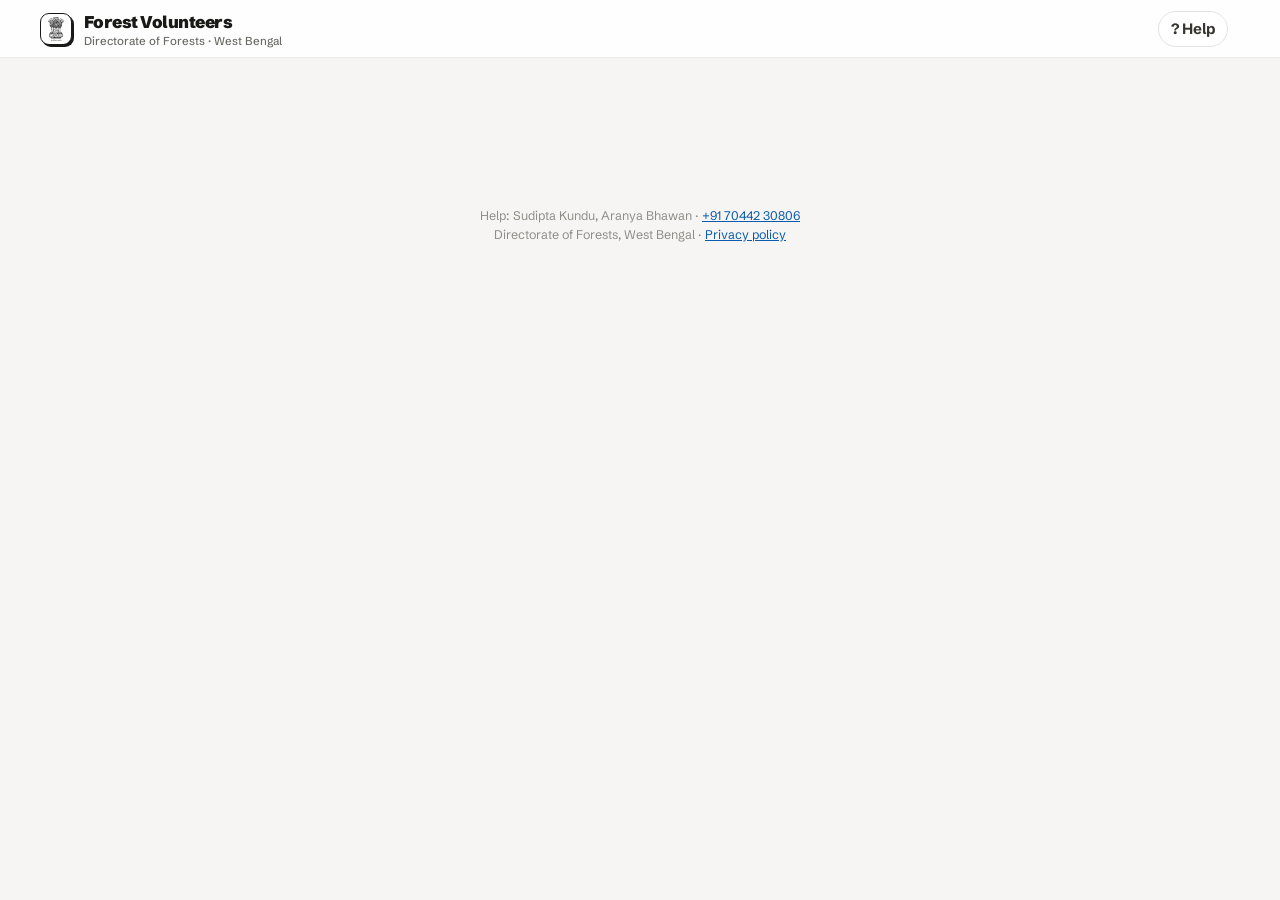
==== commit ff26bdea: "Dashboard: filters, clickable charts, volunteer and division lists, and PDF / Excel reports Co-Autho" ====
--- a/docs/index.html
+++ b/docs/index.html
@@ -9,8 +9,8 @@
 <link rel="preconnect" href="https://fonts.googleapis.com">
 <link rel="preconnect" href="https://fonts.gstatic.com" crossorigin>
 <link href="https://fonts.googleapis.com/css2?family=Schibsted+Grotesk:wght@400..900&display=swap" rel="stylesheet">
-<link rel="stylesheet" href="css/app.css?v=20261028g">
-<link rel="stylesheet" href="css/fv.css?v=20261028g">
+<link rel="stylesheet" href="css/app.css?v=20261030a">
+<link rel="stylesheet" href="css/fv.css?v=20261030a">
 </head>
 <body>
 <header class="topbar"><div class="in">
@@ -28,9 +28,10 @@
 
 <div id="toast" class="toast" role="status"></div>
 
-<script src="js/config.js?v=20261028g" defer></script>
-<script src="js/demo.js?v=20261028g" defer></script>
-<script src="js/api.js?v=20261028g" defer></script>
-<script src="js/app.js?v=20261028g" defer></script>
+<script src="js/config.js?v=20261030a" defer></script>
+<script src="js/demo.js?v=20261030a" defer></script>
+<script src="js/api.js?v=20261030a" defer></script>
+<script src="js/app.js?v=20261030a" defer></script>
+<script src="js/dashboard.js?v=20261030a" defer></script>
 </body>
 </html>
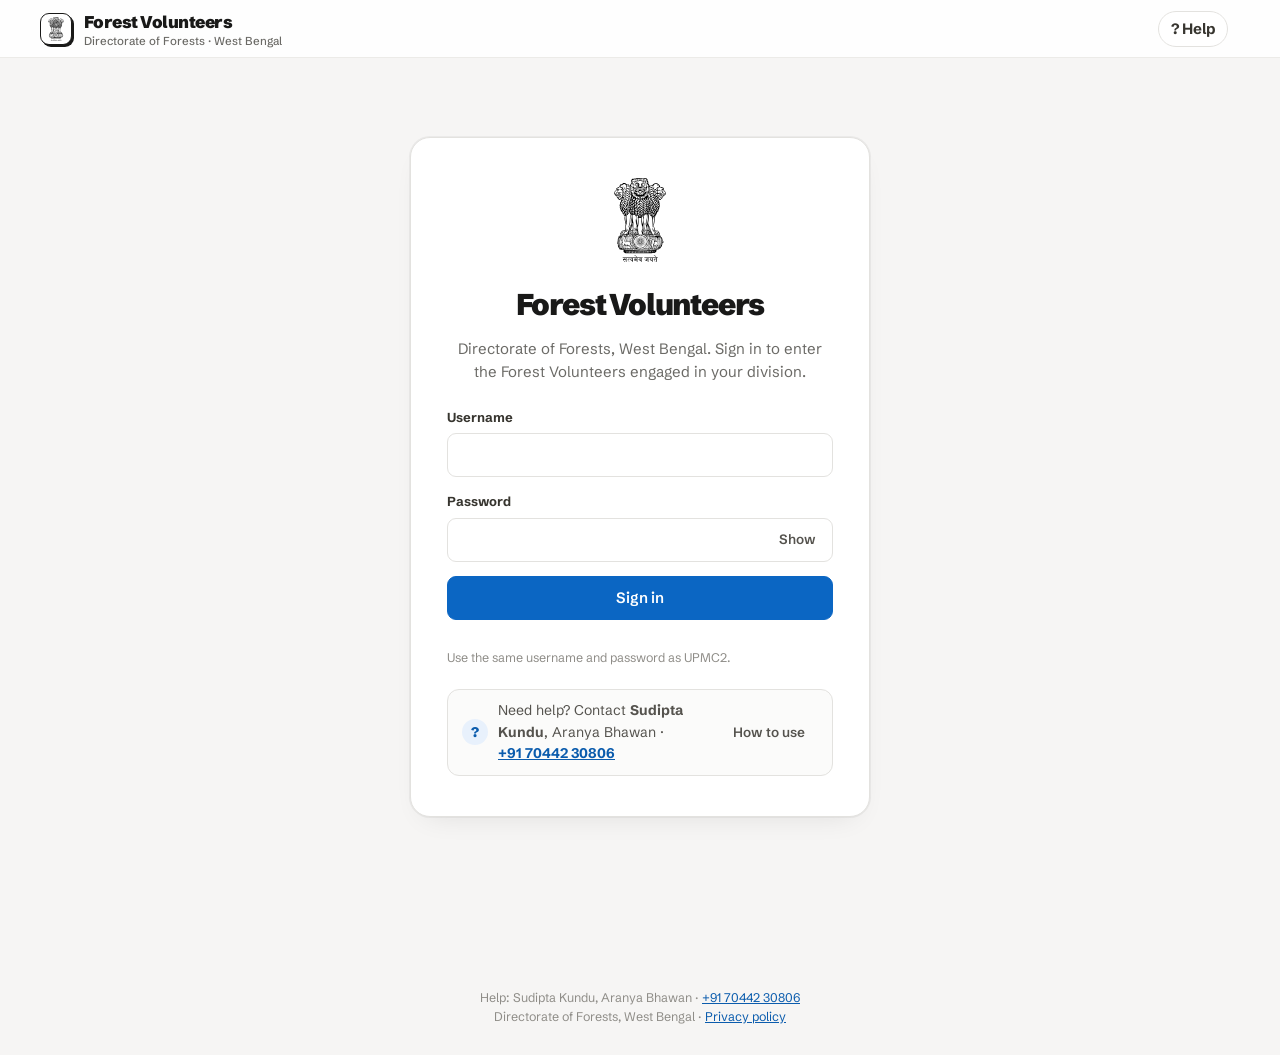
==== commit 6cf0db93: "Verification: verify volunteers, with those in the Directorate list verified from the start - Verifi" ====
--- a/docs/index.html
+++ b/docs/index.html
@@ -9,8 +9,8 @@
 <link rel="preconnect" href="https://fonts.googleapis.com">
 <link rel="preconnect" href="https://fonts.gstatic.com" crossorigin>
 <link href="https://fonts.googleapis.com/css2?family=Schibsted+Grotesk:wght@400..900&display=swap" rel="stylesheet">
-<link rel="stylesheet" href="css/app.css?v=20261030a">
-<link rel="stylesheet" href="css/fv.css?v=20261030a">
+<link rel="stylesheet" href="css/app.css?v=20261104a">
+<link rel="stylesheet" href="css/fv.css?v=20261104a">
 </head>
 <body>
 <header class="topbar"><div class="in">
@@ -28,10 +28,10 @@
 
 <div id="toast" class="toast" role="status"></div>
 
-<script src="js/config.js?v=20261030a" defer></script>
-<script src="js/demo.js?v=20261030a" defer></script>
-<script src="js/api.js?v=20261030a" defer></script>
-<script src="js/app.js?v=20261030a" defer></script>
-<script src="js/dashboard.js?v=20261030a" defer></script>
+<script src="js/config.js?v=20261104a" defer></script>
+<script src="js/demo.js?v=20261104a" defer></script>
+<script src="js/api.js?v=20261104a" defer></script>
+<script src="js/app.js?v=20261104a" defer></script>
+<script src="js/dashboard.js?v=20261104a" defer></script>
 </body>
 </html>
--- a/docs/css/fv.css
+++ b/docs/css/fv.css
@@ -0,0 +1,305 @@
+/* Forest Volunteers — on top of UPMC2's app.css. The volunteer list is a spreadsheet-style grid. */
+:root {
+  --cell-h: 38px;
+  --chg: #fff4cc;          /* edited, not yet saved (like a highlighted Excel cell) */
+  --chg-edge: #e9c84a;
+  --bad: #fde8e7;
+  --grid-line: #dcdad5;
+  --grid-head: #f1f0ee;
+}
+
+/* tiles: no ring, just a count badge */
+.tile .cnt { width: 52px; height: 52px; border-radius: var(--radius-12); flex: none; display: grid; place-items: center; background: var(--surface-sunken);
+  color: var(--text-subtle); font-weight: 800; font-size: 17px; font-variant-numeric: tabular-nums; }
+.tile .cnt.has { background: var(--prelims-soft); color: var(--prelims-ink); }
+.tile .when { display: block; font-size: 12px; color: var(--text-faint); margin-top: 2px; }
+
+/* ---------- sheet toolbar ---------- */
+.sheetbar { position: sticky; top: var(--header-h); z-index: 12; display: flex; gap: 10px; align-items: center; flex-wrap: wrap;
+  background: var(--surface); border: 1px solid var(--border); border-radius: var(--radius-12) var(--radius-12) 0 0; border-bottom: 0; padding: 10px 12px; }
+.sheetbar .sp { flex: 1; }
+.btn.save { min-width: 112px; }
+.btn.save svg { width: 20px; height: 20px; }
+.btn.save.dirty { box-shadow: 0 0 0 3px var(--chg-edge); }
+.state { display: inline-flex; align-items: center; gap: 7px; font-size: 13.5px; font-weight: 600; color: var(--text-subtle); }
+.state::before { content: ""; width: 9px; height: 9px; border-radius: 50%; background: var(--prelims); flex: none; }
+.state.dirty { color: var(--optional-ink); } .state.dirty::before { background: var(--optional); }
+.state.saving::before { background: var(--primary); animation: pulse 1s infinite; }
+.state.err { color: var(--danger-ink); } .state.err::before { background: var(--danger); }
+@keyframes pulse { 50% { opacity: .3; } }
+.kbd { font: 600 11px/1 var(--sans); border: 1px solid var(--border-strong); border-bottom-width: 2px; border-radius: 4px; padding: 2px 5px; color: var(--text-subtle); background: var(--surface-inset); }
+
+/* ---------- the grid ---------- */
+.grid-wrap { overflow: auto; max-height: calc(100vh - var(--header-h) - 150px); min-height: 260px; background: var(--surface);
+  border: 1px solid var(--border); border-radius: 0 0 var(--radius-12) var(--radius-12); }
+.grid-title { text-align: center; font-weight: 800; color: var(--ink); font-size: 16px; padding: 10px; border-bottom: 1px solid var(--grid-line); position: sticky; left: 0; }
+table.grid { border-collapse: separate; border-spacing: 0; font-size: 14px; min-width: 100%; table-layout: fixed; }
+table.grid th, table.grid td { border-right: 1px solid var(--grid-line); border-bottom: 1px solid var(--grid-line); padding: 0; background: var(--surface); }
+table.grid thead th { position: sticky; top: 0; z-index: 3; background: var(--grid-head); color: var(--ink); font-size: 12.5px; font-weight: 700; line-height: 1.3;
+  text-align: left; vertical-align: bottom; padding: 8px; white-space: normal; }
+table.grid thead th .req { color: var(--danger); }
+table.grid .sl { width: 54px; text-align: center; color: var(--text-subtle); font-variant-numeric: tabular-nums; font-size: 13px; background: var(--grid-head); position: sticky; left: 0; z-index: 2; }
+table.grid thead th.sl { z-index: 4; text-align: center; }
+table.grid .nm { position: sticky; left: 54px; z-index: 1; box-shadow: 1px 0 0 var(--grid-line); }
+table.grid thead th.nm { z-index: 4; }
+table.grid .act { width: 44px; text-align: center; }
+table.grid input, table.grid select { width: 100%; height: var(--cell-h); border: 0; border-radius: 0; background: transparent; padding: 0 8px; font-size: 14px; color: var(--ink); min-width: 0; }
+table.grid select { padding: 0 4px; cursor: pointer; color: var(--text-strong); }
+table.grid input::placeholder { color: #bdbab3; }
+table.grid input:focus, table.grid select:focus { outline: none; box-shadow: inset 0 0 0 2px var(--primary); background: #fff; position: relative; z-index: 1; }
+table.grid td.chg, table.grid td.chg input, table.grid td.chg select { background: var(--chg); }
+table.grid td.bad { box-shadow: inset 0 0 0 2px var(--danger); }
+table.grid td.bad, table.grid td.bad input { background: var(--bad); }
+table.grid .place { display: flex; }
+table.grid .place select { width: 92px; flex: none; border-right: 1px dashed var(--grid-line); }
+table.grid .place.duty select { width: 250px; }
+table.grid tr.new .sl { color: var(--prelims-ink); font-weight: 700; }
+table.grid tr.del td:not(.act) { opacity: .45; }
+table.grid tr.del input { text-decoration: line-through; }
+table.grid tbody tr:hover td { background: #fafaf8; }
+table.grid tbody tr:hover td.sl { background: #e9e8e5; }
+.xbtn { width: 32px; height: 32px; border: 1px solid transparent; border-radius: var(--radius-7); background: none; cursor: pointer; color: var(--text-faint); display: inline-grid; place-items: center; }
+.xbtn:hover { border-color: var(--border); color: var(--danger-ink); background: var(--surface); }
+.xbtn svg { width: 16px; height: 16px; stroke: currentColor; fill: none; stroke-width: 2; stroke-linecap: round; }
+tr.del .xbtn { color: var(--link); }
+.gridfoot { display: flex; gap: 10px; flex-wrap: wrap; align-items: center; margin-top: 12px; font-size: 13px; color: var(--text-subtle); }
+.legend-sq { display: inline-block; width: 14px; height: 14px; border-radius: 3px; vertical-align: -2px; margin-right: 5px; border: 1px solid var(--grid-line); }
+
+/* ---------- admin ---------- */
+.adm-grid { display: grid; gap: 18px; }
+.tablecard .tc-head { display: flex; gap: 10px; align-items: center; flex-wrap: wrap; padding: 14px 16px; border-bottom: 1px solid var(--line); }
+.tablecard .tc-head h2 { font-size: 18px; font-weight: 800; }
+.tablecard .tc-head .sp { flex: 1; }
+.tscroll { overflow: auto; max-height: 560px; }
+.dtable tbody tr.plainrow { cursor: default; }
+.dtable td.circle-h { background: var(--surface-inset); font-weight: 800; color: var(--ink); }
+.dtable .chg-old { color: #b42318; text-decoration: line-through; }
+.dtable .chg-new { color: var(--prelims-ink); font-weight: 600; }
+.act-tag { font-size: 11.5px; font-weight: 700; padding: 2px 8px; border-radius: var(--radius-pill); white-space: nowrap; }
+.act-tag.Added { background: var(--prelims-soft); color: var(--prelims-ink); }
+.act-tag.Edited { background: var(--mains-soft); color: var(--mains-ink); }
+.act-tag.Removed { background: #fde8e7; color: #b42318; }
+.adm-search input { min-height: 38px; border: 1px solid var(--border); border-radius: var(--radius-pill); padding: 0 14px; width: 240px; max-width: 100%; }
+.not-started { color: var(--optional-ink); font-weight: 600; }
+
+.small-dlg { max-width: 520px; }
+.small-dlg .dbody p { margin: 14px 0 0; }
+
+@media (max-width: 720px) {
+  table.grid .nm { position: static; box-shadow: none; }
+  .sheetbar { top: var(--header-h); }
+  .grid-wrap { max-height: none; }
+}
+
+/* ---------- edit button in each row ---------- */
+table.grid td.act { white-space: nowrap; text-align: left; padding-left: 4px; }
+.ebtn { height: 30px; padding: 0 9px; border: 1px solid var(--border); border-radius: var(--radius-7); background: var(--surface); cursor: pointer;
+  display: inline-flex; align-items: center; gap: 5px; font: 600 12.5px/1 var(--sans); color: var(--link); vertical-align: middle; }
+.ebtn:hover { border-color: var(--primary); background: var(--primary-soft); }
+.ebtn svg { width: 14px; height: 14px; stroke: currentColor; fill: none; stroke-width: 2; stroke-linejoin: round; }
+table.grid tr.editing td { background: var(--primary-soft) !important; }
+table.grid tr.editing td.sl { box-shadow: inset 3px 0 0 var(--primary); }
+
+/* ---------- the edit panel ---------- */
+.pn-scrim { position: fixed; inset: 0; background: rgba(25,25,24,.28); z-index: 44; opacity: 0; pointer-events: none; transition: opacity .25s; }
+.panel { position: fixed; top: 0; right: 0; bottom: 0; z-index: 45; width: min(560px, 100%); background: var(--surface); box-shadow: var(--shadow-window);
+  display: flex; flex-direction: column; transform: translateX(102%); transition: transform .3s var(--ease);
+  padding-top: env(safe-area-inset-top, 0px); padding-bottom: env(safe-area-inset-bottom, 0px); padding-right: env(safe-area-inset-right, 0px); }
+body.pn-on .panel { transform: none; }
+body.pn-on .pn-scrim { opacity: 1; pointer-events: auto; }
+@media (min-width: 1100px) { .pn-scrim { background: rgba(25,25,24,.12); } }
+.pn-head { display: flex; gap: 12px; align-items: flex-start; padding: 18px 22px 14px; border-bottom: 1px solid var(--line); }
+.pn-head .grow { flex: 1; min-width: 0; }
+.pn-head h2 { font-size: 24px; font-weight: 900; letter-spacing: -0.035em; line-height: 1.15; margin-top: 2px; overflow-wrap: anywhere; }
+.pn-head .pill { margin-top: 8px; }
+.panel .x { width: 40px; height: 40px; border-radius: var(--radius-9); border: 1px solid var(--border); background: var(--surface); cursor: pointer; font-size: 20px; color: var(--text-body); flex: none; }
+.pn-body { flex: 1; overflow: auto; padding: 4px 22px 28px; overscroll-behavior: contain; }
+.pn-sec { padding: 16px 0 6px; border-bottom: 1px solid var(--line); display: grid; gap: 14px; }
+.pn-sec:last-of-type { border-bottom: 0; }
+.pn-sec h3 { font-size: 12px; text-transform: uppercase; letter-spacing: .06em; color: var(--text-subtle); font-weight: 800; }
+.pf { display: grid; gap: 6px; min-width: 0; }
+.pf > label { font-size: 13.5px; font-weight: 700; color: var(--text-strong); }
+.pf .req { color: var(--danger); }
+.pf input, .pf textarea { width: 100%; min-height: var(--tap); border: 1.5px solid var(--border); border-radius: var(--radius-9); padding: 0 12px; font-size: 16px; color: var(--ink); background: var(--surface); }
+.pf textarea { padding: 10px 12px; min-height: 64px; resize: vertical; line-height: 1.45; }
+.pf input:focus, .pf textarea:focus { border-color: var(--primary); outline: none; box-shadow: 0 0 0 3px var(--primary-soft); }
+.pf.bad input, .pf.bad textarea { border-color: var(--danger); background: var(--bad); }
+.pf .mt { margin-top: 4px; }
+.pf-err { font-size: 13px; color: var(--danger-ink); font-weight: 600; }
+.pf-err:empty { display: none; }
+.pf-hint { font-size: 12.5px; color: var(--text-subtle); min-height: 0; }
+.pf-hint:empty { display: none; }
+.pf-use { display: flex; flex-wrap: wrap; gap: 6px; align-items: center; }
+.use-chip { max-width: 100%; overflow: hidden; text-overflow: ellipsis; white-space: nowrap; border: 1px dashed var(--border-strong); background: var(--surface-inset);
+  border-radius: var(--radius-pill); padding: 5px 11px; font: 600 12.5px/1.2 var(--sans); color: var(--text-strong); cursor: pointer; }
+.use-chip:hover { border-color: var(--primary); color: var(--link); background: var(--primary-soft); }
+
+/* tap-to-choose options */
+.opts { display: flex; flex-wrap: wrap; gap: 6px; }
+.opt { min-height: 38px; padding: 0 13px; border: 1.5px solid var(--border); border-radius: var(--radius-pill); background: var(--surface); cursor: pointer;
+  font: 600 13.5px/1.2 var(--sans); color: var(--text-strong); }
+.opt:hover { border-color: var(--border-hover); }
+.opt.on { background: var(--ink); border-color: var(--ink); color: #fff; }
+.opts.wide { display: grid; grid-template-columns: repeat(2, minmax(0, 1fr)); }
+.opts.wide .opt { border-radius: var(--radius-9); text-align: left; padding: 9px 12px; min-height: 44px; }
+.opts.wide .opt.on { background: var(--prelims-ink); border-color: var(--prelims-ink); }
+.opts.wide .opt:last-child { grid-column: 1 / -1; }
+
+/* date field and calendar */
+.datebox { display: flex; gap: 8px; }
+.datebox input { flex: 1; min-width: 0; font-variant-numeric: tabular-nums; }
+.cal-btn { flex: none; min-height: var(--tap); }
+.cal-btn svg { width: 18px; height: 18px; }
+.cal { border: 1px solid var(--border); border-radius: var(--radius-14); padding: 12px; background: var(--surface); box-shadow: var(--shadow-card); margin-top: 4px; animation: up .2s var(--ease) both; }
+.cal-head { display: flex; gap: 6px; align-items: center; }
+.cal-head select { flex: 1; min-width: 0; min-height: 40px; border: 1.5px solid var(--border); border-radius: var(--radius-9); padding: 0 8px; font: 700 15px var(--sans); color: var(--ink); background: var(--surface); cursor: pointer; }
+.cal-head select[data-cy] { flex: 0 0 96px; }
+.cal-nav { width: 40px; height: 40px; flex: none; border: 1px solid var(--border); border-radius: var(--radius-9); background: var(--surface); cursor: pointer; font-size: 20px; color: var(--ink); }
+.cal-nav:hover { background: var(--surface-hover); }
+.cal-decades { display: flex; gap: 6px; flex-wrap: wrap; margin-top: 8px; }
+.cal-decades button { border: 1px solid var(--border); background: var(--surface-inset); border-radius: var(--radius-pill); padding: 4px 10px; font: 600 12.5px var(--sans); cursor: pointer; color: var(--text-strong); }
+.cal-decades button.on { background: var(--primary-soft); border-color: var(--primary); color: var(--link); }
+.cal-week, .cal-grid { display: grid; grid-template-columns: repeat(7, 1fr); gap: 4px; }
+.cal-week { margin: 10px 0 4px; }
+.cal-week span { text-align: center; font-size: 11.5px; font-weight: 700; color: var(--text-faint); }
+.day { height: 40px; border: 0; border-radius: var(--radius-9); background: var(--surface-inset); cursor: pointer; font: 600 14px var(--sans); color: var(--ink); font-variant-numeric: tabular-nums; }
+.day:hover { background: var(--primary-soft); color: var(--link); }
+.day.today { box-shadow: inset 0 0 0 1.5px var(--primary); }
+.day.on { background: var(--primary); color: #fff; }
+.cal-foot { display: flex; gap: 6px; align-items: center; margin-top: 10px; }
+.cal-foot .sp { flex: 1; }
+
+.pn-foot { display: flex; gap: 8px; align-items: center; flex-wrap: wrap; padding: 12px 22px; border-top: 1px solid var(--line); background: var(--surface); }
+.pn-foot .sp { flex: 1; }
+.btn.danger { color: var(--danger-ink); margin-top: 14px; }
+.btn.danger svg { width: 16px; height: 16px; }
+
+@media (max-width: 520px) {
+  .pn-head, .pn-body, .pn-foot { padding-left: max(16px, env(safe-area-inset-left, 0px)); padding-right: 16px; }
+  .opts.wide { grid-template-columns: 1fr; }
+  .pn-foot .state { order: -1; flex-basis: 100%; }
+}
+
+/* ---------- read-only sheet: rows open the edit panel ---------- */
+table.grid tbody tr { cursor: pointer; }
+table.grid tbody tr:focus-visible { outline: none; }
+table.grid tbody tr:focus-visible td { box-shadow: inset 0 2px 0 var(--primary), inset 0 -2px 0 var(--primary); }
+table.grid .cv { height: var(--cell-h); line-height: var(--cell-h); padding: 0 8px; overflow: hidden; text-overflow: ellipsis; white-space: nowrap; color: var(--ink); }
+table.grid .cv .empty { color: #c9c6bf; }
+table.grid tbody tr:not(.addrow):hover td { background: #f4f8fd; }
+table.grid tbody tr:not(.addrow):hover .ebtn { border-color: var(--primary); background: var(--primary-soft); }
+table.grid tr.del .cv { text-decoration: line-through; }
+table.grid tr.addrow td { background: var(--surface-inset); color: var(--link); height: 46px; padding: 0 10px; }
+table.grid tr.addrow td.sl svg { width: 16px; height: 16px; stroke: var(--link); fill: none; stroke-width: 2.4; stroke-linecap: round; vertical-align: middle; }
+table.grid tr.addrow .addtxt { font-weight: 800; }
+table.grid tr.addrow:hover td { background: var(--primary-soft); }
+.paste-box { width: 100%; border: 1.5px dashed var(--border-strong); border-radius: var(--radius-12); padding: 12px; font: 14px/1.4 ui-monospace, SFMono-Regular, Menlo, monospace; resize: vertical; margin-top: 4px; background: var(--surface-inset); }
+.paste-box:focus { outline: none; border-color: var(--primary); background: var(--surface); }
+
+/* ---------- added vs details missing ---------- */
+.tally { display: grid; grid-template-columns: repeat(2, minmax(0, 220px)) 1fr; gap: 12px; align-items: stretch; margin: -6px 0 16px; }
+.tl { display: grid; gap: 2px; text-align: left; padding: 12px 16px; border-radius: var(--radius-14); border: 1px solid var(--border); background: var(--surface); font: inherit; }
+.tl span { font-size: 12.5px; font-weight: 700; color: var(--text-subtle); }
+.tl b { font-size: 32px; font-weight: 900; letter-spacing: -0.04em; line-height: 1.1; font-variant-numeric: tabular-nums; }
+.tl small { font-size: 12px; color: var(--text-subtle); }
+.tl.ok { background: var(--prelims-tint); border-color: var(--prelims-soft); } .tl.ok b { color: var(--prelims-ink); }
+.tl.miss { background: var(--optional-tint); border-color: var(--optional-edge); cursor: pointer; } .tl.miss b { color: var(--optional-ink); }
+.tl.miss:hover { border-color: var(--optional); } .tl.miss small { color: var(--optional-ink); font-weight: 600; }
+.tl.miss.none { background: var(--surface); border-color: var(--border); cursor: default; } .tl.miss.none b { color: var(--text-faint); } .tl.miss.none small { color: var(--text-subtle); font-weight: 400; }
+.tl-note { margin: 0; align-self: center; font-size: 13.5px; color: var(--text-body); max-width: 420px; }
+@media (max-width: 720px) { .tally { grid-template-columns: 1fr 1fr; } .tl-note { grid-column: 1 / -1; } .tl b { font-size: 26px; } }
+table.grid td.sl.inc { box-shadow: inset 3px 0 0 var(--optional); color: var(--optional-ink); font-weight: 700; }
+table.grid td.gap .cv .miss { color: var(--optional-ink); font-style: italic; font-size: 12.5px; opacity: .8; }
+table.grid td.gap { background: #fffaf3; }
+.pn-miss { margin-top: 8px; font-size: 13px; color: var(--optional-ink); background: var(--optional-tint); border: 1px solid var(--optional-edge); border-radius: var(--radius-9); padding: 8px 10px; line-height: 1.45; }
+.pn-miss .faint { color: var(--optional-ink); opacity: .8; }
+.pn-done { margin-top: 8px; font-size: 13px; font-weight: 700; color: var(--prelims-ink); background: var(--prelims-tint); border-radius: var(--radius-9); padding: 7px 10px; }
+.miss-btn { color: var(--optional-ink); }
+.ok-n { color: var(--prelims-ink); font-weight: 700; } .miss-n { color: var(--optional-ink); font-weight: 600; }
+.kpi small { display: block; margin-top: 2px; }
+
+/* name cell: the name, then its Edit button */
+table.grid .cv.nmv { display: flex; align-items: center; gap: 8px; padding-right: 6px; }
+table.grid .cv.nmv .nmt { flex: 1; min-width: 0; overflow: hidden; text-overflow: ellipsis; white-space: nowrap; font-weight: 600; }
+table.grid .cv.nmv .ebtn { flex: none; height: 28px; }
+.pn-foot { gap: 6px; }
+.pn-foot .state { font-size: 12.5px; white-space: nowrap; }
+.pn-foot .miss-btn { padding: 0 8px; }
+.pf-sub { display: grid; gap: 14px; margin-left: 4px; padding-left: 14px; border-left: 3px solid var(--primary-soft); }
+
+/* ---------- dashboard ---------- */
+button.kpi { font: inherit; color: inherit; }
+.kpi b small.of { display: inline; font-size: 15px; font-weight: 600; color: var(--text-subtle); letter-spacing: 0; }
+.dtabs { display: flex; gap: 2px; border-bottom: 1px solid var(--border); margin: 2px 0 14px; overflow-x: auto; }
+.dtabs button { border: 0; background: none; font: inherit; font-size: 14.5px; font-weight: 700; color: var(--text-subtle); padding: 10px 14px 9px; border-bottom: 2.5px solid transparent;
+  margin-bottom: -1px; cursor: pointer; white-space: nowrap; }
+.dtabs button:hover { color: var(--ink); }
+.dtabs button.on { color: var(--ink); border-bottom-color: var(--ink); }
+.dtabs .ct { font-size: 11.5px; background: var(--surface-sunken); color: var(--text-subtle); border-radius: var(--radius-pill); padding: 1px 7px; margin-left: 6px; }
+.dtabs button.on .ct { background: var(--ink); color: #fff; }
+.fvcharts { display: grid; grid-template-columns: repeat(3, minmax(0, 1fr)); gap: 12px; margin-bottom: 16px; }
+.fvcharts .wide { grid-column: span 2; }
+.chart.flash { animation: flash 1.6s var(--ease); }
+.chart .foot { font-size: 12px; color: var(--text-subtle); margin: 8px 0 0; }
+.hrow.w { grid-template-columns: 170px 1fr auto; }
+.hrow.w .hl b, .hrow.w .hl small { display: block; overflow: hidden; text-overflow: ellipsis; }
+.hrow.w .hl b { font-weight: 700; } .hrow.w .hl small { font-size: 11px; font-weight: 500; color: var(--text-subtle); }
+.stack .sv, .ab .sv { background: var(--prelims); } .stack .sx, .ab .sx { background: var(--optional); }
+.stack .sb { background: var(--mains); } .stack .sq { background: var(--ifos); }
+.legend-s .lm::before { background: var(--optional); }
+.ns { color: var(--optional-ink); font-weight: 700; font-size: 12px; }
+.nsbtn { margin-top: 8px; width: 100%; justify-content: flex-start; }
+.cols.dense { gap: 3px; } .cols.dense .cn, .cols.dense .cl { font-size: 10.5px; } .cols.dense .cb { width: 82%; }
+.col.today .cb i { background: var(--prelims); }
+.chart .dvlist { max-height: 340px; }
+.dvbar { display: flex; align-items: center; gap: 8px; min-width: 130px; }
+.dvbar > span { flex: 1; height: 8px; background: var(--track); border-radius: var(--radius-pill); overflow: hidden; display: flex; }
+.dvbar i { display: block; height: 100%; } .dvbar .g { background: var(--prelims); } .dvbar .o { background: var(--optional); }
+.dvbar b { font-size: 12.5px; color: var(--ink); min-width: 34px; text-align: right; }
+.tc-sum { font-size: 13px; color: var(--text-subtle); }
+.vtable td { font-size: 13px; }
+.logbar { display: flex; flex-wrap: wrap; gap: 8px 10px; align-items: center; padding: 12px 14px; background: var(--surface); border: 1px solid var(--border);
+  border-radius: var(--radius-14); margin-bottom: 12px; }
+.logbar select, .logbar input { min-height: 34px; border: 1px solid var(--border); border-radius: var(--radius-9); padding: 0 10px; background: var(--surface); font-size: 13.5px; color: var(--ink); }
+.logbar input { flex: 1; min-width: 200px; }
+.rpnote { margin: 0 0 12px; font-size: 13.5px; color: var(--text-body); }
+.rcards { display: grid; grid-template-columns: repeat(auto-fill, minmax(330px, 1fr)); gap: 12px; }
+.rcard { background: var(--surface); border: 1px solid var(--border); border-radius: var(--radius-14); padding: 16px; display: flex; flex-direction: column; gap: 8px; }
+.rcard h3 { font-size: 16px; font-weight: 800; display: flex; gap: 10px; align-items: center; }
+.rcard .ri { width: 32px; height: 32px; border-radius: var(--radius-9); display: grid; place-items: center; background: var(--primary-soft); color: var(--link); flex: none; }
+.rcard .ri svg { width: 18px; height: 18px; stroke: currentColor; fill: none; stroke-width: 2; stroke-linecap: round; stroke-linejoin: round; }
+.rcard p { margin: 0; font-size: 13.5px; }
+.ropts { font-size: 13px; } .ropt { display: inline-flex; gap: 8px; align-items: center; }
+.ropt select { min-height: 32px; border: 1px solid var(--border); border-radius: var(--radius-7); padding: 0 8px; background: var(--surface); }
+.rbtns { display: flex; gap: 8px; flex-wrap: wrap; margin-top: auto; padding-top: 6px; }
+@media (max-width: 1100px) { .fvcharts { grid-template-columns: 1fr 1fr; } .kpis.dk { grid-template-columns: repeat(4, 1fr); } }
+@media (max-width: 720px) { .fvcharts { grid-template-columns: 1fr; } .fvcharts .wide { grid-column: auto; } .kpis.dk { grid-template-columns: 1fr 1fr; } .hrow.w { grid-template-columns: 110px 1fr auto; } }
+.dash .fbar .frow { display: grid; grid-template-columns: minmax(0, 2fr) repeat(4, minmax(0, 1fr)); gap: 8px 10px; }
+.dash .fbar .fs { min-width: 0; }
+@media (max-width: 1100px) { .dash .fbar .frow { grid-template-columns: repeat(3, minmax(0, 1fr)); } .dash .fbar .fs.grow { grid-column: 1 / -1; } }
+@media (max-width: 720px) { .dash .fbar .frow { grid-template-columns: 1fr 1fr; } }
+.dash .fbar { position: static; }
+
+/* ---------- verification ---------- */
+.tally:has(.tl.ver) { grid-template-columns: repeat(3, minmax(0, 220px)) 1fr; }
+.tl.ver { background: var(--primary-soft); border-color: #bcd5f3; cursor: pointer; } .tl.ver b { color: var(--primary); } .tl.ver small { color: var(--link); font-weight: 600; }
+.tl.ver:hover { border-color: var(--primary); }
+.tl.ver.none { cursor: default; } .tl.ver.none small { color: var(--text-subtle); font-weight: 400; }
+.tl b small.of { font-size: 16px; font-weight: 700; color: var(--text-subtle); letter-spacing: 0; }
+.ver-n { color: var(--primary); font-weight: 700; }
+.vtick { display: inline-grid; place-items: center; flex: none; width: 18px; height: 18px; border-radius: 50%; background: var(--primary); margin-right: 6px; vertical-align: -4px; }
+.vtick svg { width: 12px; height: 12px; fill: none; stroke: #fff; stroke-width: 3; stroke-linecap: round; stroke-linejoin: round; }
+.vtick.pend { background: var(--chg); box-shadow: inset 0 0 0 1.5px var(--primary); } .vtick.pend svg { stroke: var(--primary); }
+.btn.verify { background: var(--primary-soft); border-color: #bcd5f3; color: var(--primary); font-weight: 700; }
+.btn.verify:hover:not(:disabled) { border-color: var(--primary); }
+.btn.verify svg, .btn .vbadge svg { width: 15px; height: 15px; fill: none; stroke: currentColor; stroke-width: 2.6; stroke-linecap: round; stroke-linejoin: round; }
+.btn.verify:disabled { opacity: .55; cursor: not-allowed; }
+.pn-ver { display: flex; align-items: center; gap: 10px; margin-top: 8px; padding: 9px 12px; border-radius: 10px; border: 1px dashed var(--border-strong, #c9c7c2); background: var(--surface); }
+.pn-ver .grow { flex: 1; min-width: 0; } .pn-ver b { display: block; font-size: 14px; } .pn-ver small { display: block; font-size: 12.5px; color: var(--text-subtle); }
+.pn-ver.on { border-style: solid; border-color: #bcd5f3; background: var(--primary-soft); } .pn-ver.on b { color: var(--primary); }
+.vbadge { display: grid; place-items: center; flex: none; width: 26px; height: 26px; border-radius: 50%; background: var(--primary); }
+.vbadge svg { width: 15px; height: 15px; fill: none; stroke: #fff; stroke-width: 3; stroke-linecap: round; stroke-linejoin: round; }
+.ver-list { columns: 2; margin: 6px 0 12px; padding-left: 20px; max-height: 260px; overflow: auto; font-size: 13.5px; }
+.pill.vpill { background: var(--primary-soft); color: var(--primary); } .pill.nv { background: var(--surface-sunken); color: var(--text-subtle); }
+.act-tag.Verified { background: var(--primary-soft); color: var(--primary); }
+@media (max-width: 720px) { .tally:has(.tl.ver) { grid-template-columns: 1fr 1fr; } .ver-list { columns: 1; } }
